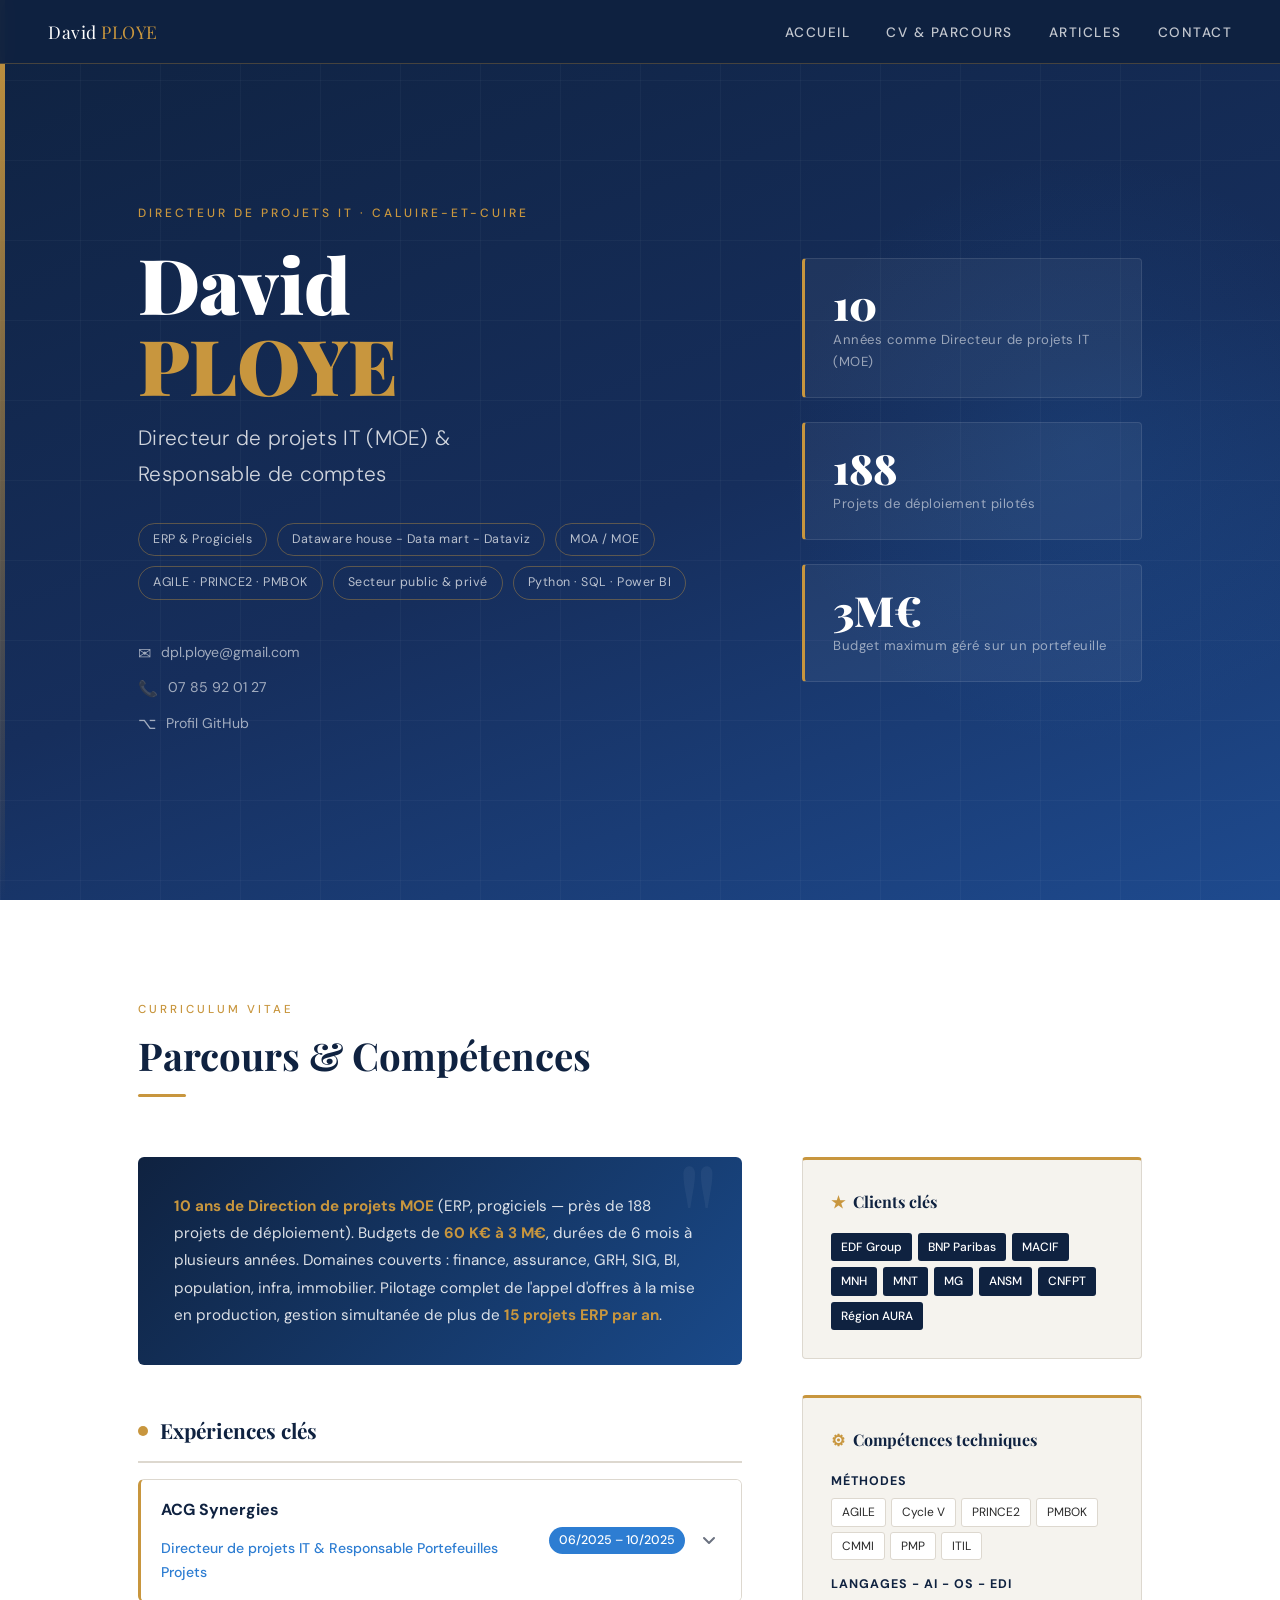
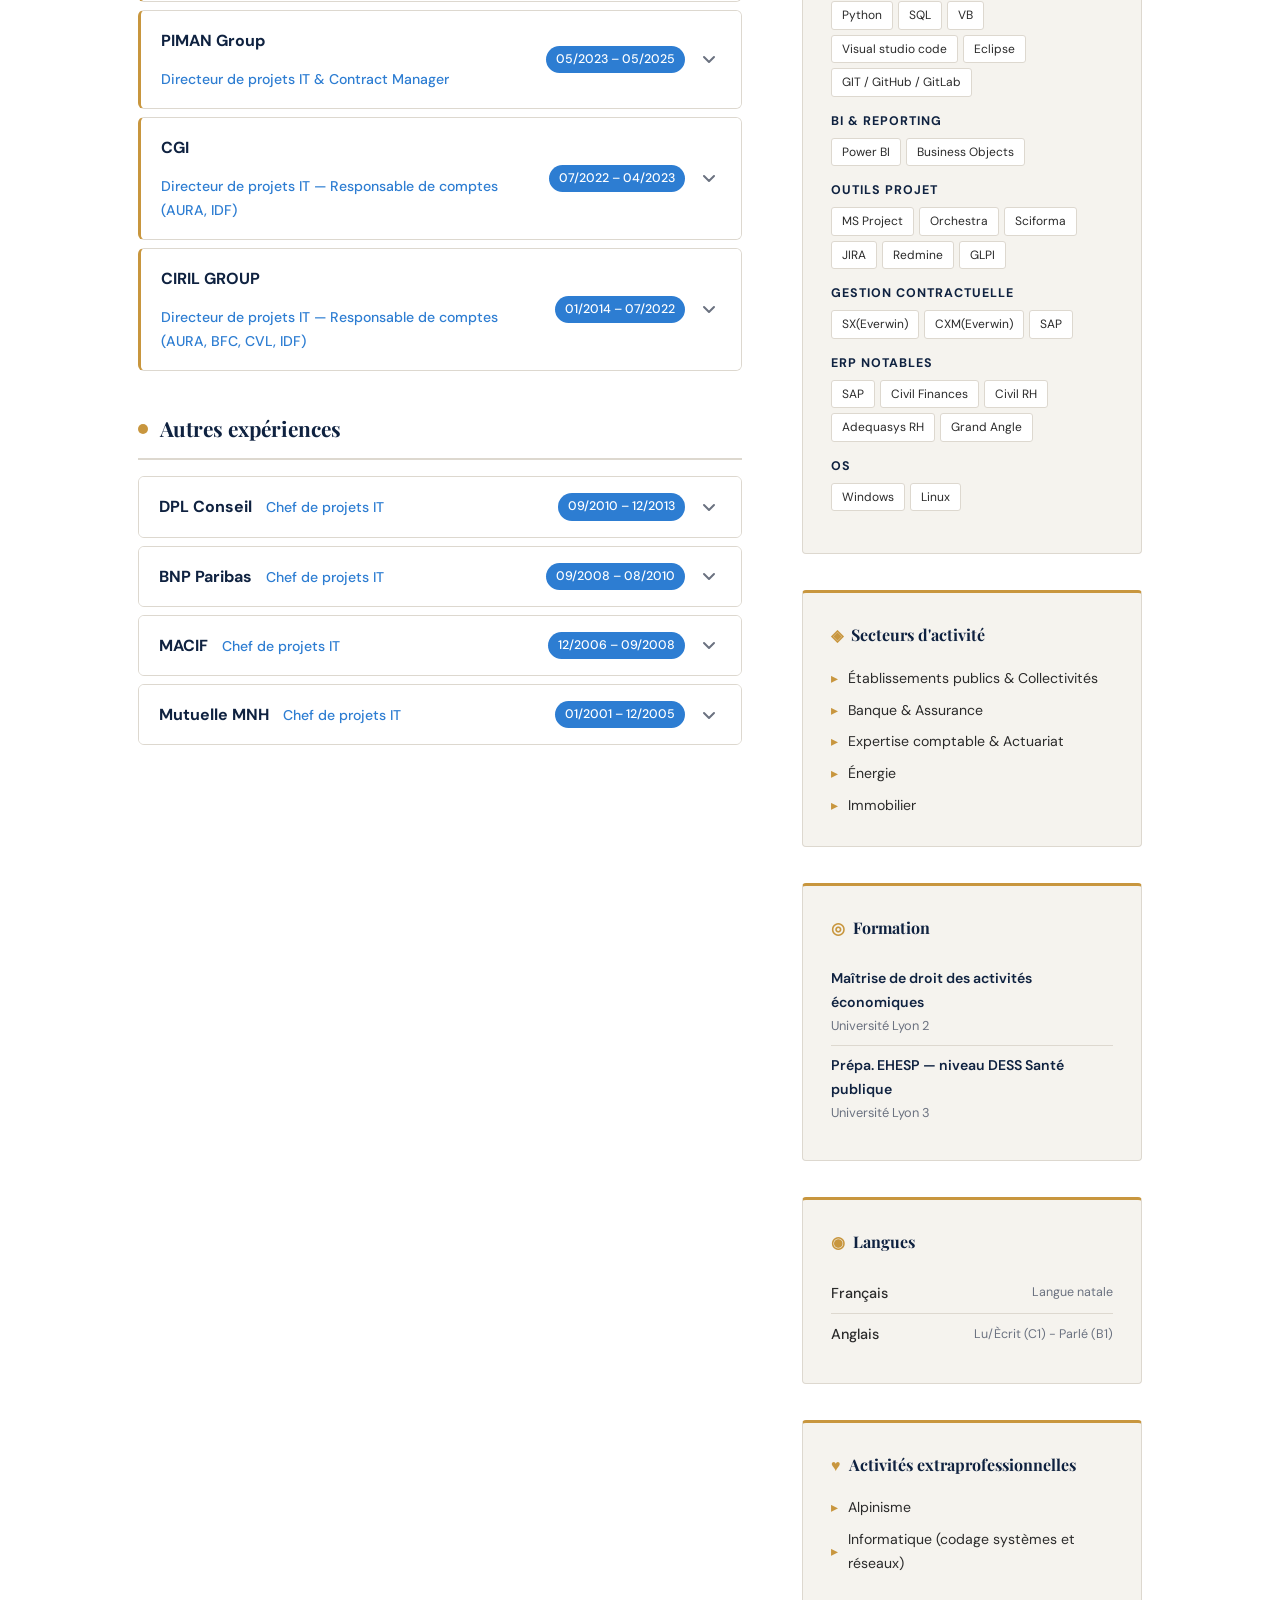
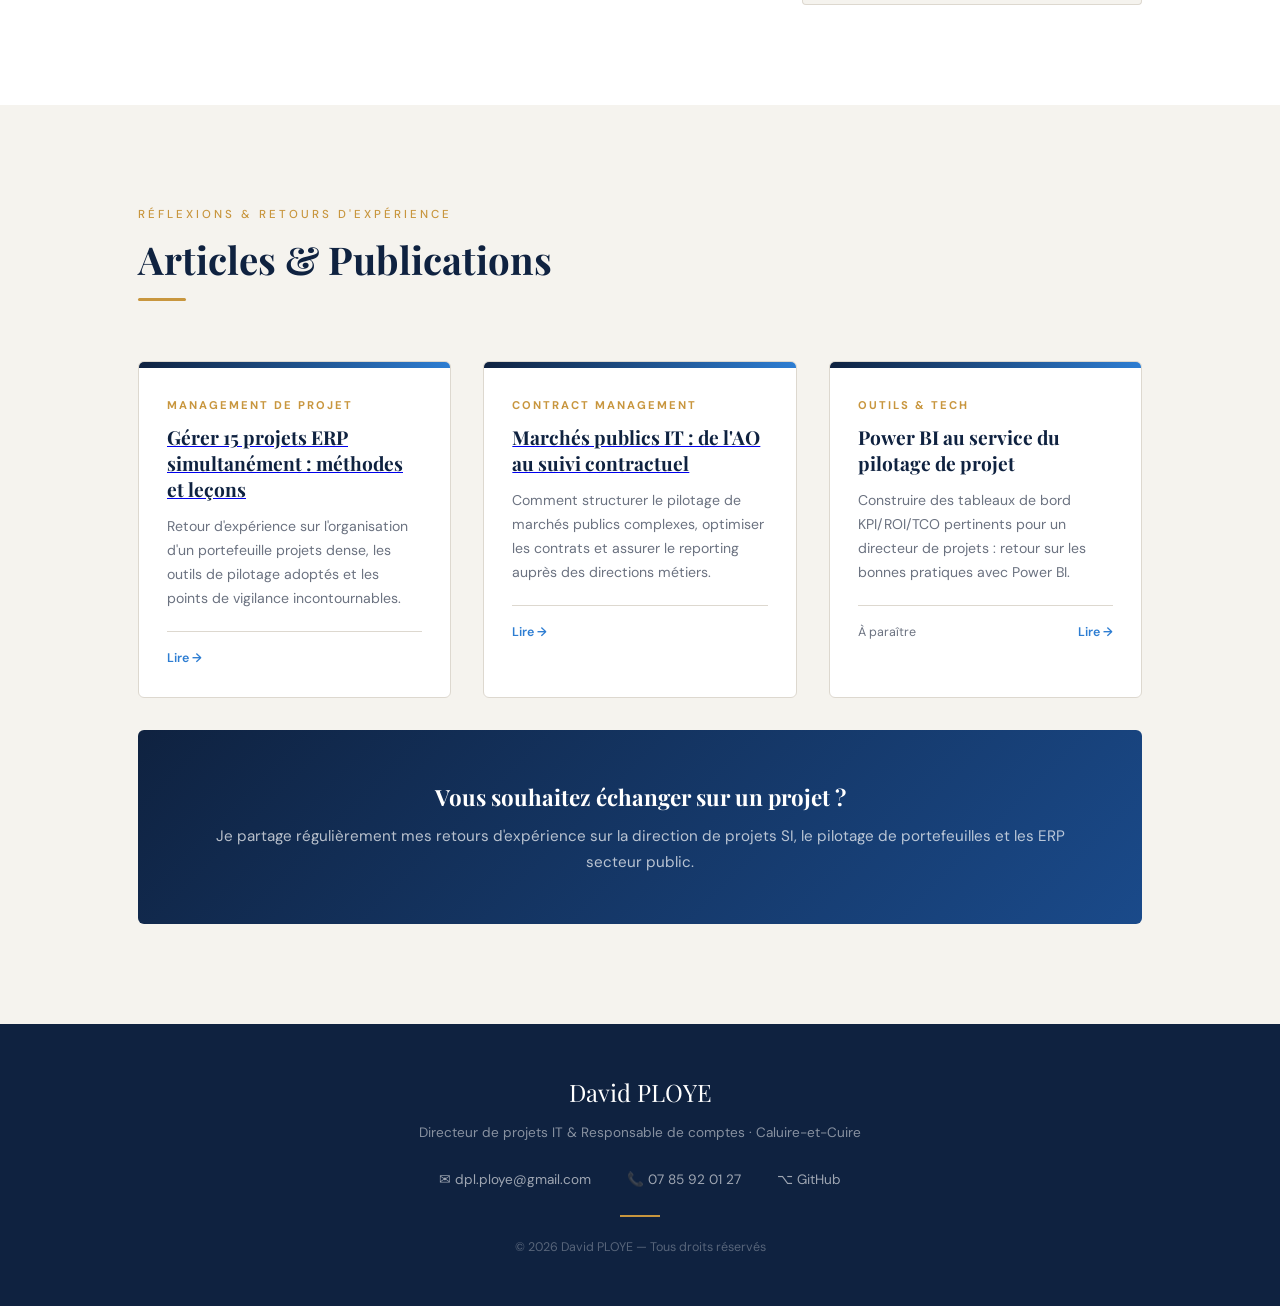
==== index.html @ 34a85d3f "V2026-056-01_16-20_"à paraître enlevé sur 2 articles"" ====
<!DOCTYPE html>
<html lang="fr">
<head>
  <meta charset="UTF-8" />
  <meta name="viewport" content="width=device-width, initial-scale=1.0"/>
  <title>David PLOYE — Directeur de projets IT (MOE)</title>
  <link rel="preconnect" href="https://fonts.googleapis.com">
  <link href="https://fonts.googleapis.com/css2?family=Playfair+Display:wght@400;700;900&family=DM+Sans:wght@300;400;500&display=swap" rel="stylesheet">
  <link rel="stylesheet" href="style.css">
</head>
<body>

<!-- ___________________________NAV _____________________-->
<nav>
  <div class="nav-brand">David <span>PLOYE</span></div>
  <ul class="nav-links">
    <li><a href="#presa">Accueil</a></li>
    <li><a href="#cv">CV & Parcours</a></li>
    <li><a href="#blog">Articles</a></li>
    <li><a href="#contact">Contact</a></li>
  </ul>
</nav>

<!-- ______________PRESA ________________________-->
<section id="presa">
  <div class="presa-grid-line"></div>
  <div class="presa-accent-bar"></div>
  <div class="presa-circle"></div>
  <div class="presa-inner">
    <div class="presa-left">
      <p class="presa-eyebrow">Directeur de projets IT · Caluire-et-Cuire</p>
      <h1 class="presa-name">David<br><em>PLOYE</em></h1>
      <p class="presa-title">Directeur de projets IT (MOE) &amp;<br>Responsable de comptes</p>
      <div class="presa-tags">
        <span>ERP &amp; Progiciels</span>
        <span>Dataware house - Data mart - Dataviz</span>
        <span>MOA / MOE</span>
        <span>AGILE · PRINCE2 · PMBOK</span>
        <span>Secteur public &amp; privé</span>
        <span>Python · SQL · Power BI</span>
      </div>
      <div class="presa-contact">
        <a href="mailto:dpl.ploye@gmail.com"><span class="icon">✉</span> dpl.ploye@gmail.com</a>
        <a href="tel:0785920127"><span class="icon">📞</span> 07 85 92 01 27</a>
        <a href="https://github.com" target="_blank"><span class="icon">⌥</span> Profil GitHub</a>
      </div>
    </div>

    <div class="presa-stats">
      <div class="stat-card">
        <div class="stat-number">10</div>
        <div class="stat-label">Années comme Directeur de projets IT (MOE)</div>
      </div>
      <div class="stat-card">
        <div class="stat-number">188</div>
        <div class="stat-label">Projets de déploiement pilotés</div>
      </div>
      <div class="stat-card">
        <div class="stat-number">3M€</div>
        <div class="stat-label">Budget maximum géré sur un portefeuille</div>
      </div>
    </div>
  </div>
</section>

<!--______________________ CV _____________________ -->
<section id="cv">
  <div class="section-wrap">
    <div class="section-header">
      <p class="section-label">Curriculum Vitae</p>
      <h2 class="section-title">Parcours &amp; Compétences</h2>
      <div class="section-rule"></div>
    </div>

    <div class="cv-grid">

      <!-- COLONNE PRINCIPALE -->
      <div>

        <div class="cv-intro">
          <p>
            <strong>10 ans de Direction de projets MOE</strong> (ERP, progiciels — près de 188 projets de déploiement).
            Budgets de <strong>60 K€ à 3 M€</strong>, durées de 6 mois à plusieurs années.
            Domaines couverts : finance, assurance, GRH, SIG, BI, population, infra, immobilier.
            Pilotage complet de l'appel d'offres à la mise en production, gestion simultanée de plus de
            <strong>15 projets ERP par an</strong>.
          </p>
        </div>

        <!-- ─ EXPÉRIENCES CLÉS ─ -->
        <div class="exp-section-title">
          <span class="dot"></span> Expériences clés
        </div>

        <div class="accordion">

          <!-- ACG Synergies -->
          <div class="acc-item key">
            <div class="acc-header" role="button" aria-expanded="false">
              <div class="acc-header-left">
                <span class="acc-company">ACG Synergies</span>
                <span class="acc-role">Directeur de projets IT &amp; Responsable Portefeuilles Projets</span>
              </div>
              <div class="acc-header-right">
                <span class="acc-date">06/2025 – 10/2025</span>
                <span class="acc-arrow">
                  <svg width="16" height="16" viewBox="0 0 16 16" fill="none">
                    <path d="M3 6l5 5 5-5" stroke="currentColor" stroke-width="2" stroke-linecap="round" stroke-linejoin="round"/>
                  </svg>
                </span>
              </div>
            </div>
            <div class="acc-body">
              <div class="acc-body-inner">
                <div class="tl-sector">Secteur public — Immobilier — Bourg-en-Bresse</div>
                <div class="tl-desc">
                   <p><strong>Missions principales</strong></p>
                   <ul>  
                   <li>Management d'une équipe de 3 chefs de projets</li>
                   <li>Direction des projets ERP concernant l’ensemble des membres du GIE</li>
                   <li>Conception et pilotage du budget prévisionnel du GIE (partie projets et prestations)</li>
                   </ul>
                </div> 
                <div class="tl-tech">
                  <span>ARAVIS (DB2/AS400)</span><span>MySQL</span><span>Debian</span><span>Sciforma</span><span>GLPI</span><span>Windows server</span>
                </div>
              </div>
            </div>
          </div>

          <!-- PIMAN Group -->
          <div class="acc-item key">
            <div class="acc-header" role="button" aria-expanded="false">
              <div class="acc-header-left">
                <span class="acc-company">PIMAN Group</span>
                <span class="acc-role">Directeur de projets IT &amp; Contract Manager</span>
              </div>
              <div class="acc-header-right">
                <span class="acc-date">05/2023 – 05/2025</span>
                <span class="acc-arrow">
                  <svg width="16" height="16" viewBox="0 0 16 16" fill="none">
                    <path d="M3 6l5 5 5-5" stroke="currentColor" stroke-width="2" stroke-linecap="round" stroke-linejoin="round"/>
                  </svg>
                </span>
              </div>
            </div>
            <div class="acc-body">
              <div class="acc-body-inner">
                <div class="tl-sector">Secteur privé — Finances &amp; RH — Lyon</div>
                <div class="tl-desc">
                  <strong>Mission CERFRANCE SSE (Réseau de Cabinet d’expertise comptable et RH) – 1 an </strong><br><br>
                  <ul>
                  <li><p><strong>Objet : </strong>Directeur de projets (pilotage de 5 projets de déploiement d’ERP ou progiciel)</p></li>
                  <li><p><strong>Domaines métiers : </strong>comptabilité, finance, contrôle de gestion, prospective économique, RH</p></li>
                  <li><p><strong>Principaux projets </strong> (dont une partie notable de développements spécifiques)</p></li>
                  <ul>
                    <li>BPP (conseil économique et financier d’exploitations agricoles – Développeur OUIDOU)</li>
                    <li>Adequays SI RH (gestion des contrats, absences, formations et GPEC – éditeur Adequasys)</li>
                    <li>IO ECF (examen de conformité fiscale – éditeur ISAGRI)</li>
                    <li>Plateforme Effinum (facturation électronique – éditeur Effinum)</li>
                    <li>DR en Saas (Déclaration de revenus – éditeur ISAGRI)</li>
                  </ul>
                  </ul>
                  <br>
                  <strong>Mission EDF Group (Département DIGIT) :</strong><br><br>
                  <ul>
                  <li><p><strong>Objet : </strong>Contract manager Senior (Marchés publics)</p></li>
                  <ul>
                    <li>Pilotage d’une 20aine de marchés de l’AO au cycle de vie complet (build et run)</li>
                    <li>Reporting d’activité auprès du Département DIGIT</li>
                    <li>Optimisation des marchés</li>
                    </ul>
                    </div>
                <div class="tl-tech">
                  <span>nombreux progiciels et interfaces</span><span>OS Windows et Windows Server</span><span>OS DEBIAN</span><span>Apache</span><span>NGINX</span><span>SQL Server</span><span>MYSQL</span><span>PSQL</span><span>LAMP/WAMP</span><span>Postman</span><span>Pheonix (Blueway)</span><span>Redmine</span><span>Jira</span><span>Teams</span><span>Planisware Orchestra</span><span>SAP</span><span>Easy Vista</span>
                </div>
              </div>
            </div>
          </div>

          <!-- CGI -->
          <div class="acc-item key">
            <div class="acc-header" role="button" aria-expanded="false">
              <div class="acc-header-left">
                <span class="acc-company">CGI</span>
                <span class="acc-role">Directeur de projets IT — Responsable de comptes (AURA, IDF)</span>
              </div>
              <div class="acc-header-right">
                <span class="acc-date">07/2022 – 04/2023</span>
                <span class="acc-arrow">
                  <svg width="16" height="16" viewBox="0 0 16 16" fill="none">
                    <path d="M3 6l5 5 5-5" stroke="currentColor" stroke-width="2" stroke-linecap="round" stroke-linejoin="round"/>
                  </svg>
                </span>
              </div>
            </div>
            <div class="acc-body">
              <div class="acc-body-inner">
                <div class="tl-sector">Secteur public — Finance — Lyon</div>
                <div class="tl-desc">
                  <ul>
                  <li><p><strong>Contexte: </strong>déploiement de l’ERP financier Grand Angle auprès de grands comptes (Etbs publics
nationaux, Conseils départementaux et régionaux, grandes villes). Projets de 1 à 2 ans.</p></li>
                  <li><p><strong>Missions principales : </strong></p></li>
                  <ul>
                    <li>Déploiement du logiciel financier Grand Angle au CNFPT</li>
                    <li>Responsable de comptes, région sud-est (12 clients dont la région AURA, la Métropole de Lyon)</li>
                    <li>Animation de la gouvernance client et du club utilisateur pour définir la roadmap produit</li>
                    <li>Pilotage la TMA et suivi contractuel</li>
                  </ul>
          
                </div>
                <div class="tl-tech">
                  <span>ERP Grand Angle</span><span>Oracle</span><span>Java/Angular</span><span>Apache Tomcat</span><span>Java et C</span><span>Azure</span><span>Sharepoint</span><span>Jira</span><span>MS Project</span><span>BO</span><span>OS Windows</span><span>OS Debian</span>
                </div>
              </div>
            </div>
          </div>

          <!-- CIRIL GROUP -->
          <div class="acc-item key">
            <div class="acc-header" role="button" aria-expanded="false">
              <div class="acc-header-left">
                <span class="acc-company">CIRIL GROUP</span>
                <span class="acc-role">Directeur de projets IT — Responsable de comptes (AURA, BFC, CVL, IDF)</span>
              </div>
              <div class="acc-header-right">
                <span class="acc-date">01/2014 – 07/2022</span>
                <span class="acc-arrow">
                  <svg width="16" height="16" viewBox="0 0 16 16" fill="none">
                    <path d="M3 6l5 5 5-5" stroke="currentColor" stroke-width="2" stroke-linecap="round" stroke-linejoin="round"/>
                  </svg>
                </span>
              </div>
            </div>
            <div class="acc-body">
              <div class="acc-body-inner">
                <div class="tl-sector">Secteur public — Finance &amp; RH — Lyon</div>
                <div class="tl-desc">
                <ul>
                  <li><p><strong>Contexte: </strong>déploiement des ERP Civil Net RH, Finances, Enfance (principalement) auprès de grands
comptes ou de petits comptes. Environ 150 projets pilotés. Mise en œuvre de solutions d’hébergement , de télétransmission, de dématérialisation, de GED et de portails intranet.</p></li>
                  <li><p><strong>Missions principales : </strong></p></li>
                  <ul>
                    <li>Pilotage des projets ERP (10 consultants en moyenne par projet) - CA d’environ 2 M€ / an</li>
                    <li>15 projets par an essentiellement GF et RH (en moyenne) – gestion simultanée de 80 consultants</li>
                    <li>Responsable d’un parc clients (180 clients directs couvrant près de 300 établissements)</li>
                    <li>Régions : Auvergne Rhône Alpes, Bourgogne Franche-Comté, Centre Val de Loire, IDF en partie</li>
                    <li>Ingénierie vente et avant-vente à titre principal ou en support aux commerciaux lors d’AO</li>
                  </ul>

                </div>
                <div class="tl-tech">
                  <span>Oracle</span><span>PostgreSQL</span><span>Java/C</span><span>NGINX</span><span>BO</span><span>Jira</span><span>SX CXM (Everwin)</span><span>Civil Net RH</span><span>Civil Net Finances</span><span>Civil Net Enfance</span><span>Civil Net Election</span><span>CityWeb (SRCI)</span><span>Seldon Finances</span><span>IXBUS (SRCI)</span><span>GEOKEY</span><span>CMS EZ Publish</span><span>Hébergement SYNAAPS</span><span>TeamViewer</span><span>OS Windows desktop et serveur</span><span>OS Cent OS (Red Hat)</span>
                </div>
              </div>
            </div>
          </div>

        </div><!-- /accordion expériences clés -->

        <!-- ─ AUTRES EXPÉRIENCES ─ -->
        <div class="exp-section-title" style="margin-top: 40px;">
          <span class="dot"></span> Autres expériences
        </div>

        <div class="accordion">

          <!-- DPL Conseil -->
          <div class="acc-item">
            <div class="acc-header" role="button" aria-expanded="false">
              <div class="acc-header-left">
                <span class="acc-company">DPL Conseil</span>
                <span class="acc-role">Chef de projets IT</span>
              </div>
              <div class="acc-header-right">
                <span class="acc-date">09/2010 – 12/2013</span>
                <span class="acc-arrow">
                  <svg width="16" height="16" viewBox="0 0 16 16" fill="none">
                    <path d="M3 6l5 5 5-5" stroke="currentColor" stroke-width="2" stroke-linecap="round" stroke-linejoin="round"/>
                  </svg>
                </span>
              </div>
            </div>
            <div class="acc-body">
              <div class="acc-body-inner">
                <div class="tl-sector">Banque / Assurance — Lyon</div>
                <div class="tl-desc">
                <ul>
                  <li><p><strong>Contexte: </strong> Adaptation ou déploiement d’ERP de plusieurs sociétés du secteur banque / assurance</p></li>
                  <li><p><strong>Missions principales : </strong></p></li>
                  <ul>
                    <li>Rédaction des cahiers des charges, spécifications fonctionnelles et techniques</li>
                    <li>Planification des projets avec les prestataires (travaux MOE et MOA)</li>
                    <li>Animation des ateliers, pilotage des tests fonctionnels et techniques</li>
                    <li>Gestion des relations avec l’éditeur, suivi financier et contrôle de la facturation</li>
                    <li>Animation des COPIL, COPROJ, COTECH et groupes de travail</li>
                  </ul>

                </div>
                <div class="tl-tech">
                  <span>SAP</span><span>MS Project</span><span>Redmine</span><span>CODA comptabilité</span><span>Axway ARE</span><span>RDJ comptabilité (interpréteur comptable)</span><span>OS Windows desktop et serveur</span><span>OS Debian</span>
                </div>
              </div>
            </div>
          </div>

          <!-- BNP Paribas -->
          <div class="acc-item">
            <div class="acc-header" role="button" aria-expanded="false">
              <div class="acc-header-left">
                <span class="acc-company">BNP Paribas</span>
                <span class="acc-role">Chef de projets IT</span>
              </div>
              <div class="acc-header-right">
                <span class="acc-date">09/2008 – 08/2010</span>
                <span class="acc-arrow">
                  <svg width="16" height="16" viewBox="0 0 16 16" fill="none">
                    <path d="M3 6l5 5 5-5" stroke="currentColor" stroke-width="2" stroke-linecap="round" stroke-linejoin="round"/>
                  </svg>
                </span>
              </div>
            </div>
            <div class="acc-body">
              <div class="acc-body-inner">
                <div class="tl-sector">Banque — Paris (consultant MICROPOLE SA)</div>
                <div class="tl-desc">
                  <ul>
                  <li><p><strong>Contexte: </strong> Refonte complète du SI financier et de gestion, réorganisation des directions métiers dédiées à la gestion des produits d'assurance, délégation de gestion des produits d'épargne collective
confiée à un prestataire. Intervention comme consultant de MICROPOLE SA.</p></li>
                  <li><p><strong>Missions principales : </strong></p></li>
                  <ul>
                    <li>Pilotage de plusieurs projets informatiques simultanés</li>
                    <li>Pilotage d'une équipe de 10 pers. pour assurer l’adaptation des SI financiers aux mutations de l'ensemble du SI de gestion</li>
                  </ul>

                </div>
                <div class="tl-tech">
                  <span>SAP</span><span>AXWAY ARE/AIS/EDI</span><span>Coda comptabilité</span><span>Jira</span><span>RDJ (comptabilité et interpréteur)</span><span>OS UNIX</span><span>OS Windows desktop et serveur</span><span>MS Project</span>
                </div>
              </div>
            </div>
          </div>

          <!-- MACIF -->
          <div class="acc-item">
            <div class="acc-header" role="button" aria-expanded="false">
              <div class="acc-header-left">
                <span class="acc-company">MACIF</span>
                <span class="acc-role">Chef de projets IT</span>
              </div>
              <div class="acc-header-right">
                <span class="acc-date">12/2006 – 09/2008</span>
                <span class="acc-arrow">
                  <svg width="16" height="16" viewBox="0 0 16 16" fill="none">
                    <path d="M3 6l5 5 5-5" stroke="currentColor" stroke-width="2" stroke-linecap="round" stroke-linejoin="round"/>
                  </svg>
                </span>
              </div>
            </div>
            <div class="acc-body">
              <div class="acc-body-inner">
                <div class="tl-sector">Assurance — Lille (consultant cabinet AOA)</div>
                <div class="tl-desc">
                  <ul>
                   <li><p><strong>Contexte: </strong>Absorption de la mutuelle la Famille – Création de la branche santé de la MACIF (Macif Mutualité) – Refonte de l’écosystème du SI assurantiel et du CRM – Refonte des processus métiers.
Intervention comme consultant du cabinet d’actuariat AOA.</p></li>
                   <li><p><strong>Missions principales : </strong></p></li>
                  <ul>
                    <li>Manager une équipe projet de 8 personnes dans le centre de gestion de Lille en vue d'assurer le développement et le déploiement de l'ERP SN Santé (gestion des prestations, et des contrats de santé)</li>
                    <li>Déployer l'ensemble de l'organisation et dispenser les formations permettant l’utilisation de l'ERP (gestion des prestations et des contrats, CRM, télétransmissions, compte d’exploitation)</li>
                    <li>Suivi de l'équipe de production « gestion des contrats » (30 pers.) pour répondre aux critères de certification établis par les normes de qualité ISO 9001 (AFNOR).</li>
                  </ul>

                </div>
                <div class="tl-tech">
                  <span>SN Santé(Oracle, Apache, Java)</span><span>AS400 ESQUIF/ANETO</span><span>Oracle</span><span>BO</span><span>MS Project</span><span>Jira</span><span>OS Windows desktop et serveur</span><span>OS 400</span>
                </div>
              </div>
            </div>
          </div>

          <!-- Mutuelle MNH -->
          <div class="acc-item">
            <div class="acc-header" role="button" aria-expanded="false">
              <div class="acc-header-left">
                <span class="acc-company">Mutuelle MNH</span>
                <span class="acc-role">Chef de projets IT</span>
              </div>
              <div class="acc-header-right">
                <span class="acc-date">01/2001 – 12/2005</span>
                <span class="acc-arrow">
                  <svg width="16" height="16" viewBox="0 0 16 16" fill="none">
                    <path d="M3 6l5 5 5-5" stroke="currentColor" stroke-width="2" stroke-linecap="round" stroke-linejoin="round"/>
                  </svg>
                </span>
              </div>
            </div>
            <div class="acc-body">
              <div class="acc-body-inner">
                <div class="tl-sector">Assurance — Lyon</div>
                <div class="tl-desc">
                <ul>
                   <li><p><strong>Contexte: </strong>création en janvier 2001 de la plateforme téléphonique d'information et de conseil ensanté «&nbsp;Ligne Claire&nbsp;» pour le compte des Mutuelles Nationale Hospitalière, Mutuelle Nationale Territoriale et Mutuelle générale (environ 3,1 M de bénéficiaires).             </p></li>
                   <li><p><strong>Missions principales : </strong></p></li>
                  <ul>
                    <li>Pilotage du projet de conception du progiciel TP Assur (analyse des soins dentaires et matériels optiques), d’un site WEB d’information en santé et d’un Intranet (base de connaissances métiers)</li>
                    <li>Management d'une équipe projet de 5 pers. pour créer un service d'étude des devis (soins dentaires / matériels optiques) et de conseils destinés aux adhérents</li>
                    <li>Assurer la formation continue de l’ensemble du personnel</li>
                    <li>Assurer le suivi de la TMA et représenter la société auprès du club utilisateur de l’éditeur</li>
                    <li>Internaliser les compétences de paramétrage de TP Assur par rétro-ingénierie et paramétrer les règles de gestion(développement en visual basic et langage ad hoc)</li>
                  </ul>

                </div>
                <div class="tl-tech">
                  <span>TP Assur(Oracle, Apache, Java)</span><span>Jira</span><span>CRM Conso+</span><span>BO</span><span>OS Windows desktop et serveur</span><span>OS Linux</span>
                </div>
              </div>
            </div>
          </div>

        </div><!-- /accordion autres expériences -->

      </div><!-- /col principale -->

      <!-- SIDEBAR -->
      <div class="cv-sidebar">

        <div class="sidebar-block">
          <div class="sb-title"><span class="icon">★</span> Clients clés</div>
          <div class="client-grid">
            <span class="client-pill">EDF Group</span>
            <span class="client-pill">BNP Paribas</span>
            <span class="client-pill">MACIF</span>
            <span class="client-pill">MNH</span>
            <span class="client-pill">MNT</span>
            <span class="client-pill">MG</span>
            <span class="client-pill">ANSM</span>
            <span class="client-pill">CNFPT</span>
            <span class="client-pill">Région AURA</span>
          </div>
        </div>

        <div class="sidebar-block">
          <div class="sb-title"><span class="icon">⚙</span> Compétences techniques</div>
          <div class="skill-group">
            <div class="skill-group-name">Méthodes</div>
            <div class="skill-pills">
              <span>AGILE</span><span>Cycle V</span><span>PRINCE2</span>
              <span>PMBOK</span><span>CMMI</span><span>PMP</span><span>ITIL</span>
            </div>
          </div>
          <div class="skill-group">
            <div class="skill-group-name">Langages - AI - OS - EDI</div>
            <div class="skill-pills">
              <span>Python</span><span>SQL</span><span>VB</span>
              <span>Visual studio code</span><span>Eclipse</span><span>GIT / GitHub / GitLab</span>
            </div>
          </div>
          <div class="skill-group">
            <div class="skill-group-name">BI &amp; Reporting</div>
            <div class="skill-pills">
              <span>Power BI</span><span>Business Objects</span>
            </div>
          </div>
          <div class="skill-group">
            <div class="skill-group-name">Outils projet</div>
            <div class="skill-pills">
              <span>MS Project</span><span>Orchestra</span><span>Sciforma</span>
              <span>JIRA</span><span>Redmine</span><span>GLPI</span>
            </div>
          </div>
          <div class="skill-group">
            <div class="skill-group-name">Gestion contractuelle</div>
            <div class="skill-pills">
              <span>SX(Everwin)</span><span>CXM(Everwin)</span><span>SAP</span>
            </div>
          </div>
          <div class="skill-group">
            <div class="skill-group-name">ERP Notables</div>
            <div class="skill-pills">
              <span>SAP</span><span>Civil Finances</span><span>Civil RH</span>
              <span>Adequasys RH</span><span>Grand Angle</span>
            </div>
          </div>
          <div class="skill-group">
            <div class="skill-group-name">OS</div>
            <div class="skill-pills"><span>Windows</span><span>Linux</span></div>
          </div>
        </div>

        <div class="sidebar-block">
          <div class="sb-title"><span class="icon">◈</span> Secteurs d'activité</div>
          <ul class="sector-list">
            <li>Établissements publics &amp; Collectivités</li>
            <li>Banque &amp; Assurance</li>
            <li>Expertise comptable &amp; Actuariat</li>
            <li>Énergie</li>
            <li>Immobilier</li>
          </ul>
        </div>

        <div class="sidebar-block">
          <div class="sb-title"><span class="icon">◎</span> Formation</div>
          <div class="formation-item">
            <div class="formation-title">Maîtrise de droit des activités économiques</div>
            <div class="formation-school">Université Lyon 2</div>
          </div>
          <div class="formation-item">
            <div class="formation-title">Prépa. EHESP — niveau DESS Santé publique</div>
            <div class="formation-school">Université Lyon 3</div>
          </div>
        </div>

        <div class="sidebar-block">
          <div class="sb-title"><span class="icon">◉</span> Langues</div>
          <div class="lang-item">
            <span class="lang-name">Français</span>
            <span class="lang-level">Langue natale</span>
          </div>
          <div class="lang-item">
            <span class="lang-name">Anglais</span>
            <span class="lang-level">Lu/Ècrit (C1) - Parlé (B1)</span>
          </div>
          
        </div>
         <div class="sidebar-block">
          <div class="sb-title"><span class="icon">♥</span> Activités extraprofessionnelles</div>
          <ul class="sector-list">
            <li>Alpinisme</li>
            <li>Informatique (codage systèmes et réseaux)</li>
          </ul>
        </div>

      </div><!-- /sidebar -->
    </div><!-- /cv-grid -->
  </div>
</section>

<!-- ════════════════════ BLOG ════════════════════ -->
<section id="blog">
  <div class="section-wrap">
    <div class="section-header">
      <p class="section-label">Réflexions &amp; Retours d'expérience</p>
      <h2 class="section-title">Articles &amp; Publications</h2>
      <div class="section-rule"></div>
    </div>

    <div class="blog-grid">

      <div class="blog-card">
        <div class="blog-card-top"></div>
        <div class="blog-card-body">
          <div class="blog-tag">Management de projet</div>
            <a href="Articles/article-erp-delivery.html">
          <div class="blog-card-title">Gérer 15 projets ERP simultanément : méthodes et leçons</div>
            </a>
          <div class="blog-card-excerpt">Retour d'expérience sur l'organisation d'un portefeuille projets dense, les outils de pilotage adoptés et les points de vigilance incontournables.</div>
          <div class="blog-card-footer">
            <a href="Articles/article-erp-delivery.html" class="read-link">Lire →</a>
          </div>
        </div>
      </div>

      <div class="blog-card">
        <div class="blog-card-top"></div>
        <div class="blog-card-body">
          <div class="blog-tag">Contract Management</div>
            <a href="Articles/article-cm.html">
          <div class="blog-card-title">Marchés publics IT : de l'AO au suivi contractuel</div>
            </a>
          <div class="blog-card-excerpt">Comment structurer le pilotage de marchés publics complexes, optimiser les contrats et assurer le reporting auprès des directions métiers.</div>
          <div class="blog-card-footer">
            <a href="Articles/article-cm.html" class="read-link">Lire →</a>
          </div>
        </div>
      </div>

      <div class="blog-card">
        <div class="blog-card-top"></div>
        <div class="blog-card-body">
          <div class="blog-tag">Outils &amp; Tech</div>
          <div class="blog-card-title">Power BI au service du pilotage de projet</div>
          <div class="blog-card-excerpt">Construire des tableaux de bord KPI/ROI/TCO pertinents pour un directeur de projets : retour sur les bonnes pratiques avec Power BI.</div>
          <div class="blog-card-footer">
            <span>À paraître</span>
            <a href="#" class="read-link">Lire →</a>
          </div>
        </div>
      </div>

      <div class="blog-placeholder">
        <h3 style="font-family:'Playfair Display',serif; font-size:1.4rem;">
          Vous souhaitez échanger sur un projet ?
        </h3>
        <p>Je partage régulièrement mes retours d'expérience sur la direction de projets SI, le pilotage de portefeuilles et les ERP secteur public.</p>
      </div>

    </div>
  </div>
</section>

<!-- ________________________FOOTER / CONTACT _______________________ -->
<footer id="contact">
  <div class="footer-name">David PLOYE</div>
  <div class="footer-sub">Directeur de projets IT &amp; Responsable de comptes · Caluire-et-Cuire</div>
  <div class="footer-contact-row">
    <a href="mailto:dpl.ploye@gmail.com">✉ dpl.ploye@gmail.com</a>
    <a href="tel:0785920127">📞 07 85 92 01 27</a>
    <a href="https://github.com" target="_blank">⌥ GitHub</a>
  </div>
  <div class="footer-divider"></div>
  <div class="footer-copy">© 2026 David PLOYE — Tous droits réservés</div>
</footer>

<!-- _____________________ACCORDION JS ________________-->

<script src="script.js"></script>

</body>
</html>
---- style.css ----
/* ___________________________________________
   style.css — Blog David PLOYE
   ___________________________________________ */

/* ── RESET & BASE ── */
*, *::before, *::after { box-sizing: border-box; margin: 0; padding: 0; }

:root {
  --navy:   #0f2240;
  --blue:   #1a4a8a;
  --sky:    #2d7dd2;
  --accent: #c8963e;
  --light:  #f5f3ee;
  --white:  #ffffff;
  --text:   #2a2a2a;
  --muted:  #6b7280;
  --border: #ddd8cf;
}

html { scroll-behavior: smooth; }

body {
  font-family: 'DM Sans', sans-serif;
  background: var(--light);
  color: var(--text);
  font-size: 16px;
  line-height: 1.7;
}

/* ── NAV ── */
nav {
  position: fixed; top: 0; left: 0; right: 0; z-index: 100;
  background: rgba(15,34,64,0.97);
  backdrop-filter: blur(8px);
  display: flex; align-items: center; justify-content: space-between;
  padding: 0 48px; height: 64px;
  border-bottom: 1px solid rgba(200,150,62,0.3);
}
.nav-brand {
  font-family: 'Playfair Display', serif;
  color: var(--white);
  font-size: 1.1rem;
  letter-spacing: 0.5px;
}
.nav-brand span { color: var(--accent); }
.nav-links { display: flex; gap: 36px; list-style: none; }
.nav-links a {
  color: rgba(255,255,255,0.75);
  text-decoration: none;
  font-size: 0.85rem;
  font-weight: 500;
  letter-spacing: 1.5px;
  text-transform: uppercase;
  transition: color 0.2s;
}
.nav-links a:hover { color: var(--accent); }

/* ── PRESA ── */
#presa {
  min-height: 100vh;
  background: linear-gradient(160deg, var(--navy) 0%, #162e5c 55%, #1e4a8e 100%);
  display: flex; align-items: center;
  position: relative; overflow: hidden;
  padding: 120px 0 80px;
}
.presa-grid-line {
  position: absolute; inset: 0; pointer-events: none;
  background-image:
    linear-gradient(rgba(255,255,255,0.03) 1px, transparent 1px),
    linear-gradient(90deg, rgba(255,255,255,0.03) 1px, transparent 1px);
  background-size: 80px 80px;
}
.presa-accent-bar {
  position: absolute; top: 0; left: 0; width: 5px; height: 100%;
  background: linear-gradient(180deg, var(--accent), transparent);
}
.presa-circle {
  position: absolute; right: -100px; top: 50%;
  transform: translateY(-50%);
  width: 600px; height: 600px; border-radius: 50%;
  background: radial-gradient(circle, rgba(45,125,210,0.12) 0%, transparent 70%);
}
.presa-inner {
  position: relative; z-index: 2;
  max-width: 1100px; margin: 0 auto; padding: 0 48px;
  display: grid; grid-template-columns: 1fr 340px; gap: 80px; align-items: center;
}
.presa-eyebrow {
  font-size: 0.75rem; font-weight: 500; letter-spacing: 3px;
  text-transform: uppercase; color: var(--accent);
  margin-bottom: 20px;
}
.presa-name {
  font-family: 'Playfair Display', serif;
  font-size: clamp(3rem, 6vw, 5rem);
  font-weight: 900;
  color: var(--white);
  line-height: 1.05;
  margin-bottom: 16px;
}
.presa-name em { color: var(--accent); font-style: normal; }
.presa-title {
  font-size: 1.3rem; font-weight: 300;
  color: rgba(255,255,255,0.8);
  margin-bottom: 32px;
  letter-spacing: 0.3px;
}
.presa-tags {
  display: flex; flex-wrap: wrap; gap: 10px; margin-bottom: 40px;
}
.presa-tags span {
  padding: 5px 14px; border: 1px solid rgba(200,150,62,0.4);
  border-radius: 20px; font-size: 0.78rem; color: rgba(255,255,255,0.7);
  letter-spacing: 0.5px;
}
.presa-contact { display: flex; flex-direction: column; gap: 8px; }
.presa-contact a {
  color: rgba(255,255,255,0.6); text-decoration: none;
  font-size: 0.88rem; transition: color 0.2s;
  display: flex; align-items: center; gap: 10px;
}
.presa-contact a:hover { color: var(--accent); }
.presa-contact .icon { font-size: 1rem; }
.presa-stats { display: flex; flex-direction: column; gap: 24px; }
.stat-card {
  background: rgba(255,255,255,0.05);
  border: 1px solid rgba(255,255,255,0.1);
  border-left: 3px solid var(--accent);
  padding: 24px 28px; border-radius: 4px;
  animation: fadeUp 0.8s ease both;
}
.stat-card:nth-child(2) { animation-delay: 0.15s; }
.stat-card:nth-child(3) { animation-delay: 0.3s; }
.stat-number {
  font-family: 'Playfair Display', serif;
  font-size: 2.6rem; font-weight: 900;
  color: var(--white); line-height: 1;
  margin-bottom: 4px;
}
.stat-label {
  font-size: 0.82rem; color: rgba(255,255,255,0.55);
  font-weight: 400; letter-spacing: 0.5px;
}

/* ── SECTIONS LAYOUT ── */
section { scroll-margin-top: 64px; }
.section-wrap { max-width: 1100px; margin: 0 auto; padding: 100px 48px; }
.section-header { margin-bottom: 60px; }
.section-label {
  font-size: 0.72rem; font-weight: 500; letter-spacing: 3px;
  text-transform: uppercase; color: var(--accent); margin-bottom: 12px;
}
.section-title {
  font-family: 'Playfair Display', serif;
  font-size: 2.4rem; font-weight: 700;
  color: var(--navy); line-height: 1.2;
}
.section-rule {
  width: 48px; height: 3px;
  background: var(--accent);
  margin-top: 16px; border-radius: 2px;
}

/* ── CV SECTION ── */
#cv { background: var(--white); }
.cv-grid {
  display: grid;
  grid-template-columns: 1fr 340px;
  gap: 60px;
}

/* Intro */
.cv-intro {
  background: linear-gradient(135deg, var(--navy), #1a4a8a);
  color: white; padding: 36px; border-radius: 6px;
  margin-bottom: 48px;
  position: relative; overflow: hidden;
}
.cv-intro::before {
  content: '"'; position: absolute; top: -20px; right: 20px;
  font-family: 'Playfair Display', serif;
  font-size: 10rem; color: rgba(255,255,255,0.05); line-height: 1;
}
.cv-intro p { font-size: 0.95rem; line-height: 1.8; color: rgba(255,255,255,0.85); }
.cv-intro p strong { color: var(--accent); }

/* Titre de groupe */
.exp-section-title {
  font-family: 'Playfair Display', serif;
  font-size: 1.3rem; color: var(--navy); font-weight: 700;
  margin-bottom: 16px; padding-bottom: 12px;
  border-bottom: 2px solid var(--border);
  display: flex; align-items: center; gap: 12px;
}
.exp-section-title .dot {
  width: 10px; height: 10px; border-radius: 50%;
  background: var(--accent); flex-shrink: 0;
}

/* ── ACCORDION TIMELINE ── */
.accordion { display: flex; flex-direction: column; gap: 8px; margin-bottom: 12px; }

.acc-item {
  border: 1px solid var(--border);
  border-radius: 6px;
  overflow: hidden;
  transition: box-shadow 0.2s;
}
.acc-item:hover { box-shadow: 0 4px 16px rgba(15,34,64,0.08); }
.acc-item.key { border-left: 3px solid var(--accent); }

/* En-tête cliquable */
.acc-header {
  display: flex;
  align-items: center;
  justify-content: space-between;
  padding: 16px 20px;
  cursor: pointer;
  background: var(--white);
  user-select: none;
  gap: 12px;
  transition: background 0.15s;
}
.acc-header:hover { background: #faf9f6; }
.acc-item.open .acc-header { background: #faf9f6; border-bottom: 1px solid var(--border); }

.acc-header-left { display: flex; align-items: baseline; gap: 14px; flex: 1; min-width: 0; flex-wrap: wrap; }
.acc-company { font-weight: 700; font-size: 1rem; color: var(--navy); white-space: nowrap; }
.acc-role     { font-size: 0.88rem; color: var(--sky); font-weight: 500; }

.acc-header-right { display: flex; align-items: center; gap: 12px; flex-shrink: 0; }
.acc-date {
  font-size: 0.78rem; font-weight: 500; color: var(--white);
  background: var(--sky); padding: 3px 10px; border-radius: 20px;
  white-space: nowrap;
}
.acc-arrow {
  width: 24px; height: 24px;
  display: flex; align-items: center; justify-content: center;
  color: var(--muted); flex-shrink: 0;
  transition: transform 0.3s ease;
}
.acc-item.open .acc-arrow { transform: rotate(180deg); color: var(--accent); }

/* Corps déroulant */
.acc-body {
  display: grid;
  grid-template-rows: 0fr;
  transition: grid-template-rows 0.35s ease;
}
.acc-item.open .acc-body { grid-template-rows: 1fr; }

.acc-body-inner {
  overflow: hidden;
  padding: 0 20px;
  transition: padding 0.35s ease;
}
.acc-item.open .acc-body-inner { padding: 20px; }

.tl-sector { font-size: 0.78rem; color: var(--muted); font-style: italic; margin-bottom: 10px; }
.tl-desc   { font-size: 0.88rem; color: #444; line-height: 1.7; margin-bottom: 12px; }
.tl-tech   { display: flex; flex-wrap: wrap; gap: 6px; }
.tl-tech span {
  font-size: 0.72rem; padding: 2px 9px;
  background: var(--light); border: 1px solid var(--border);
  border-radius: 3px; color: var(--navy); font-weight: 500;
}

/* Sidebar CV */
.cv-sidebar { display: flex; flex-direction: column; gap: 36px; }
.sidebar-block {
  background: var(--light);
  border: 1px solid var(--border);
  border-top: 3px solid var(--accent);
  padding: 28px; border-radius: 4px;
}
.sb-title {
  font-family: 'Playfair Display', serif;
  font-size: 1rem; font-weight: 700;
  color: var(--navy); margin-bottom: 18px;
  display: flex; align-items: center; gap: 8px;
}
.sb-title .icon { color: var(--accent); }
.skill-group { margin-bottom: 14px; }
.skill-group-name {
  font-size: 0.78rem; font-weight: 700; color: var(--navy);
  text-transform: uppercase; letter-spacing: 1px; margin-bottom: 6px;
}
.skill-pills { display: flex; flex-wrap: wrap; gap: 5px; }
.skill-pills span {
  font-size: 0.75rem; padding: 3px 10px;
  background: var(--white); border: 1px solid var(--border);
  border-radius: 3px; color: var(--text);
}
.sector-list { list-style: none; display: flex; flex-direction: column; gap: 8px; }
.sector-list li {
  font-size: 0.88rem; display: flex; align-items: center; gap: 10px; color: var(--text);
}
.sector-list li::before { content: '▸'; color: var(--accent); }
.lang-item {
  display: flex; justify-content: space-between; align-items: center;
  padding: 8px 0; border-bottom: 1px solid var(--border);
}
.lang-item:last-child { border-bottom: none; }
.lang-name { font-size: 0.9rem; font-weight: 500; }
.lang-level { font-size: 0.78rem; color: var(--muted); }
.formation-item { padding: 8px 0; border-bottom: 1px solid var(--border); }
.formation-item:last-child { border-bottom: none; }
.formation-title { font-size: 0.88rem; font-weight: 600; color: var(--navy); }
.formation-school { font-size: 0.8rem; color: var(--muted); }
.client-grid { display: flex; flex-wrap: wrap; gap: 6px; margin-top: 4px; }
.client-pill {
  font-size: 0.75rem; padding: 4px 10px;
  background: var(--navy); color: var(--white);
  border-radius: 3px; font-weight: 500;
}

/* ── BLOG SECTION ── */
#blog { background: var(--light); }
.blog-grid {
  display: grid;
  grid-template-columns: repeat(auto-fill, minmax(300px, 1fr));
  gap: 32px;
}
.blog-card {
  background: var(--white);
  border: 1px solid var(--border);
  border-radius: 6px; overflow: hidden;
  transition: transform 0.25s, box-shadow 0.25s;
  cursor: pointer;
}
.blog-card:hover {
  transform: translateY(-4px);
  box-shadow: 0 16px 40px rgba(15,34,64,0.1);
}
.blog-card-top {
  height: 6px;
  background: linear-gradient(90deg, var(--navy), var(--sky));
}
.blog-card-body { padding: 28px; }
.blog-tag {
  font-size: 0.7rem; font-weight: 700; letter-spacing: 2px;
  text-transform: uppercase; color: var(--accent); margin-bottom: 10px;
}
.blog-card-title {
  font-family: 'Playfair Display', serif;
  font-size: 1.2rem; font-weight: 700;
  color: var(--navy); line-height: 1.35; margin-bottom: 12px;
}
.blog-card-excerpt {
  font-size: 0.88rem; color: var(--muted);
  line-height: 1.7; margin-bottom: 20px;
}
.blog-card-footer {
  display: flex; justify-content: space-between; align-items: center;
  font-size: 0.78rem; color: var(--muted);
  border-top: 1px solid var(--border); padding-top: 16px;
}
.read-link { color: var(--sky); font-weight: 600; text-decoration: none; }
.read-link:hover { color: var(--navy); }
.blog-placeholder {
  grid-column: 1 / -1;
  background: linear-gradient(135deg, var(--navy), #1a4a8a);
  color: white; padding: 48px; border-radius: 6px; text-align: center;
}
.blog-placeholder p {
  color: rgba(255,255,255,0.7); font-size: 0.95rem; margin-top: 8px;
}

/* ── FOOTER ── */
footer {
  background: var(--navy);
  padding: 48px; text-align: center;
}
.footer-name {
  font-family: 'Playfair Display', serif;
  font-size: 1.5rem; color: var(--white); margin-bottom: 8px;
}
.footer-sub { font-size: 0.85rem; color: rgba(255,255,255,0.5); margin-bottom: 24px; }
.footer-contact-row {
  display: flex; justify-content: center; gap: 36px;
  flex-wrap: wrap; margin-bottom: 24px;
}
.footer-contact-row a {
  color: rgba(255,255,255,0.6); font-size: 0.85rem;
  text-decoration: none; transition: color 0.2s;
}
.footer-contact-row a:hover { color: var(--accent); }
.footer-divider { width: 40px; height: 2px; background: var(--accent); margin: 0 auto 20px; }
.footer-copy { font-size: 0.78rem; color: rgba(255,255,255,0.3); }

/* ── ANIMATIONS ── */
@keyframes fadeUp {
  from { opacity: 0; transform: translateY(20px); }
  to   { opacity: 1; transform: translateY(0); }
}
.presa-left  { animation: fadeUp 0.9s ease both; }
.presa-stats { animation: fadeUp 0.9s ease 0.2s both; }

/* ── RESPONSIVE ── */
@media (max-width: 900px) {
  nav { padding: 0 24px; }
  .nav-links { gap: 20px; }
  .presa-inner, .cv-grid { grid-template-columns: 1fr; }
  .presa-stats { flex-direction: row; flex-wrap: wrap; }
  .stat-card { flex: 1 1 140px; }
  .section-wrap { padding: 72px 24px; }
}
@media (max-width: 600px) {
  .nav-links { display: none; }
  .presa-name { font-size: 2.8rem; }
  .blog-grid { grid-template-columns: 1fr; }
  .acc-header-left { flex-direction: column; gap: 4px; }
}
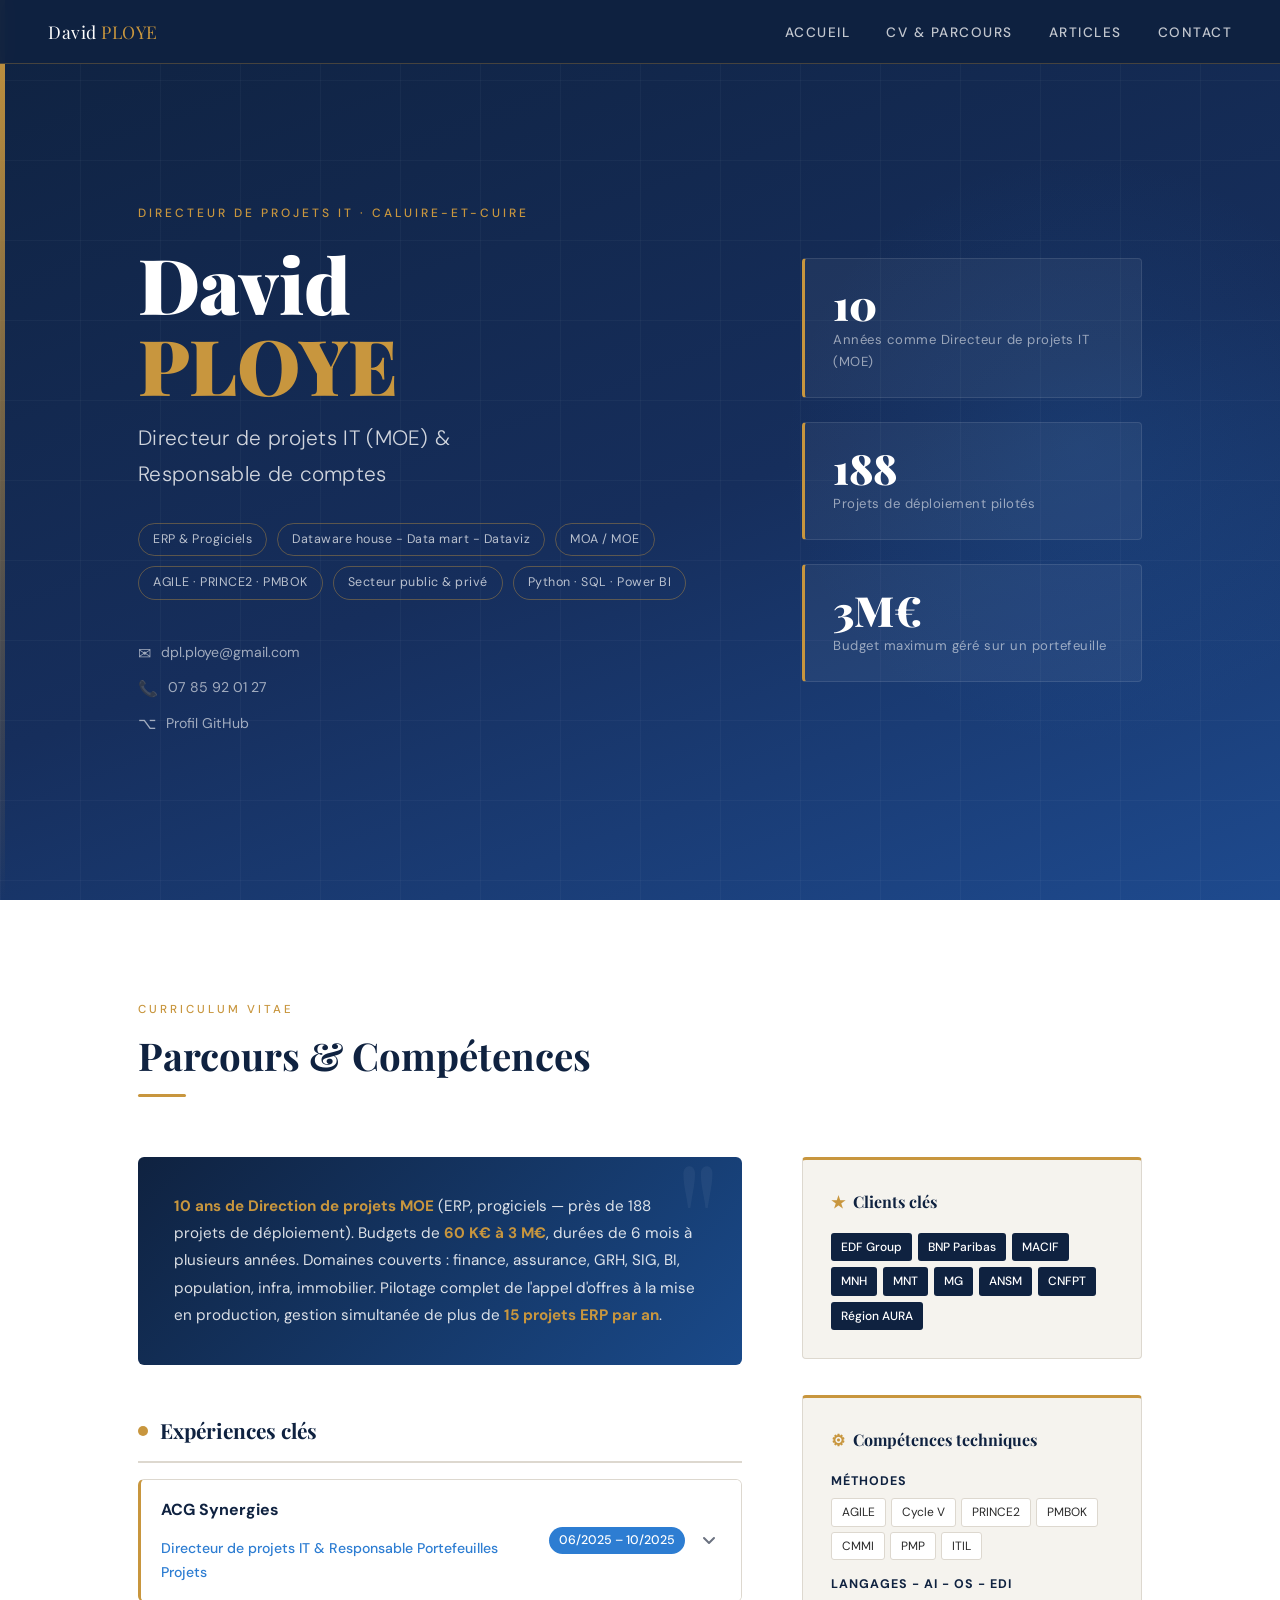
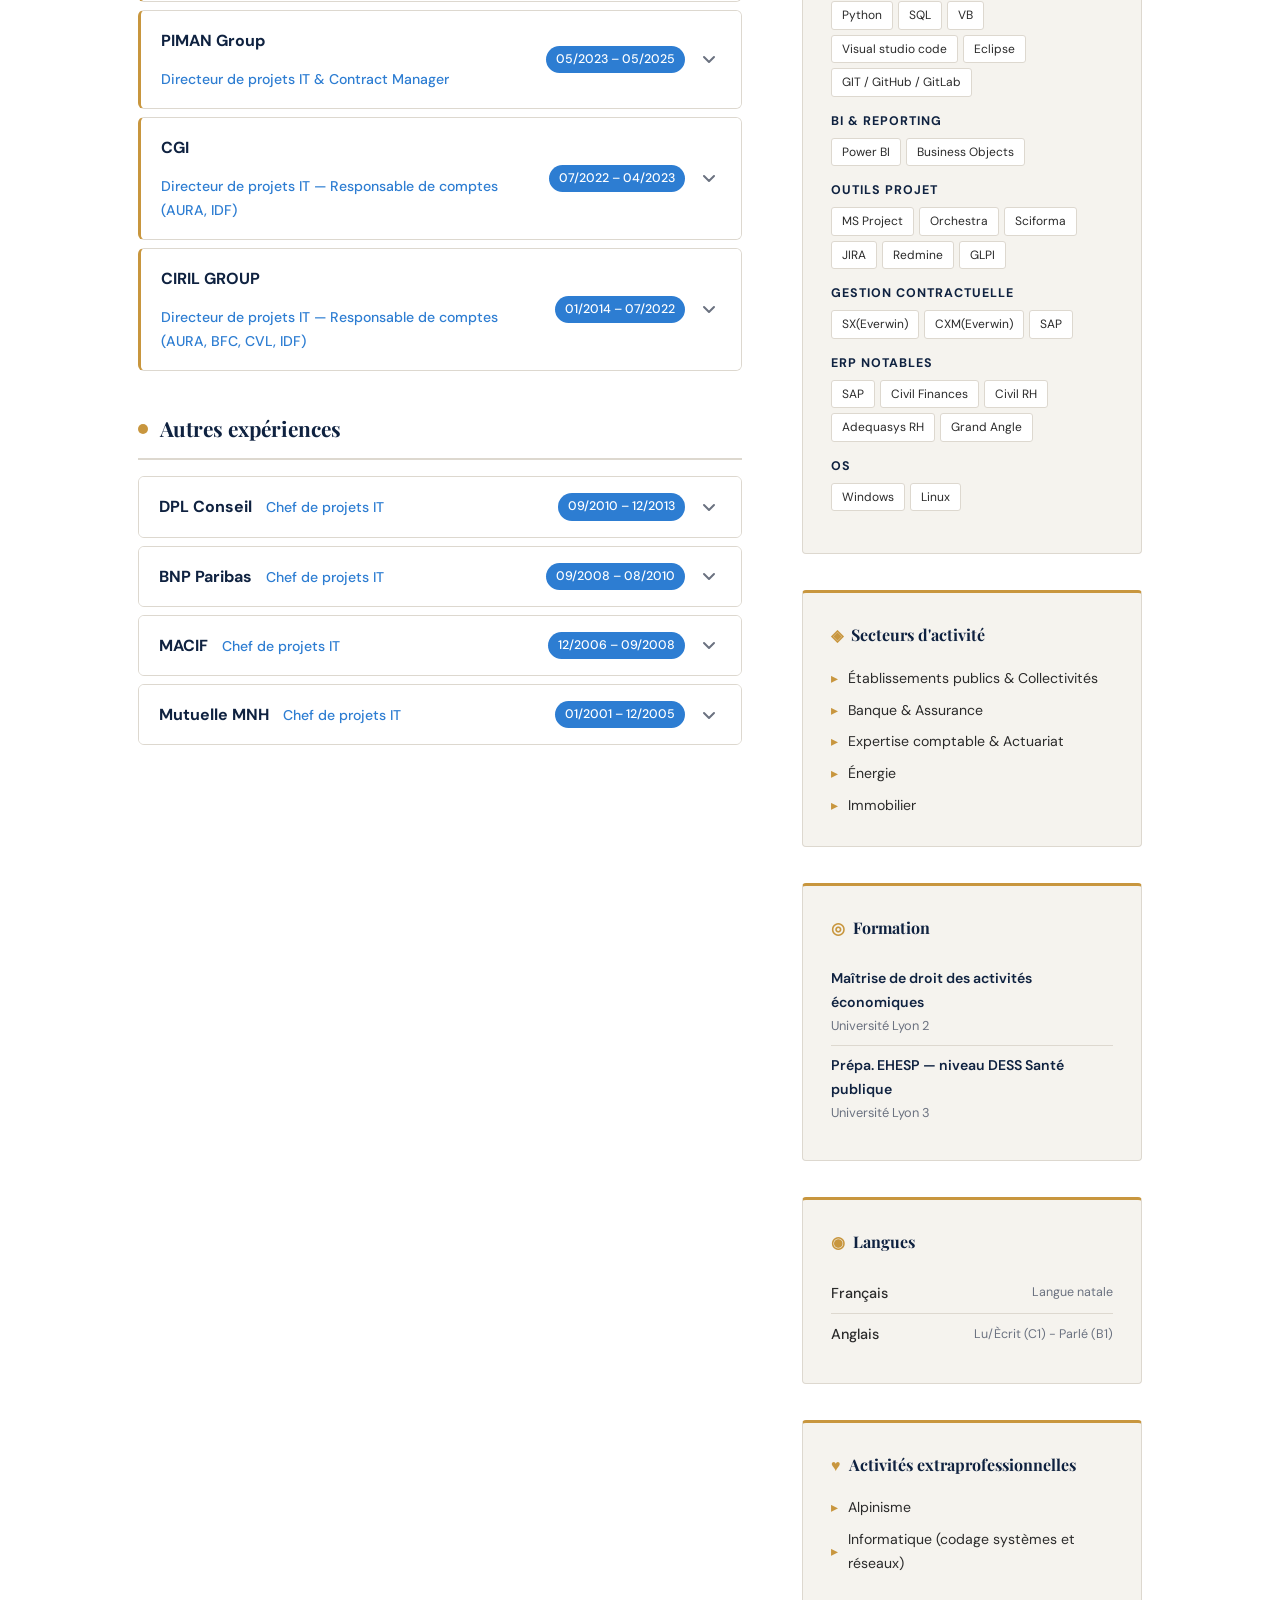
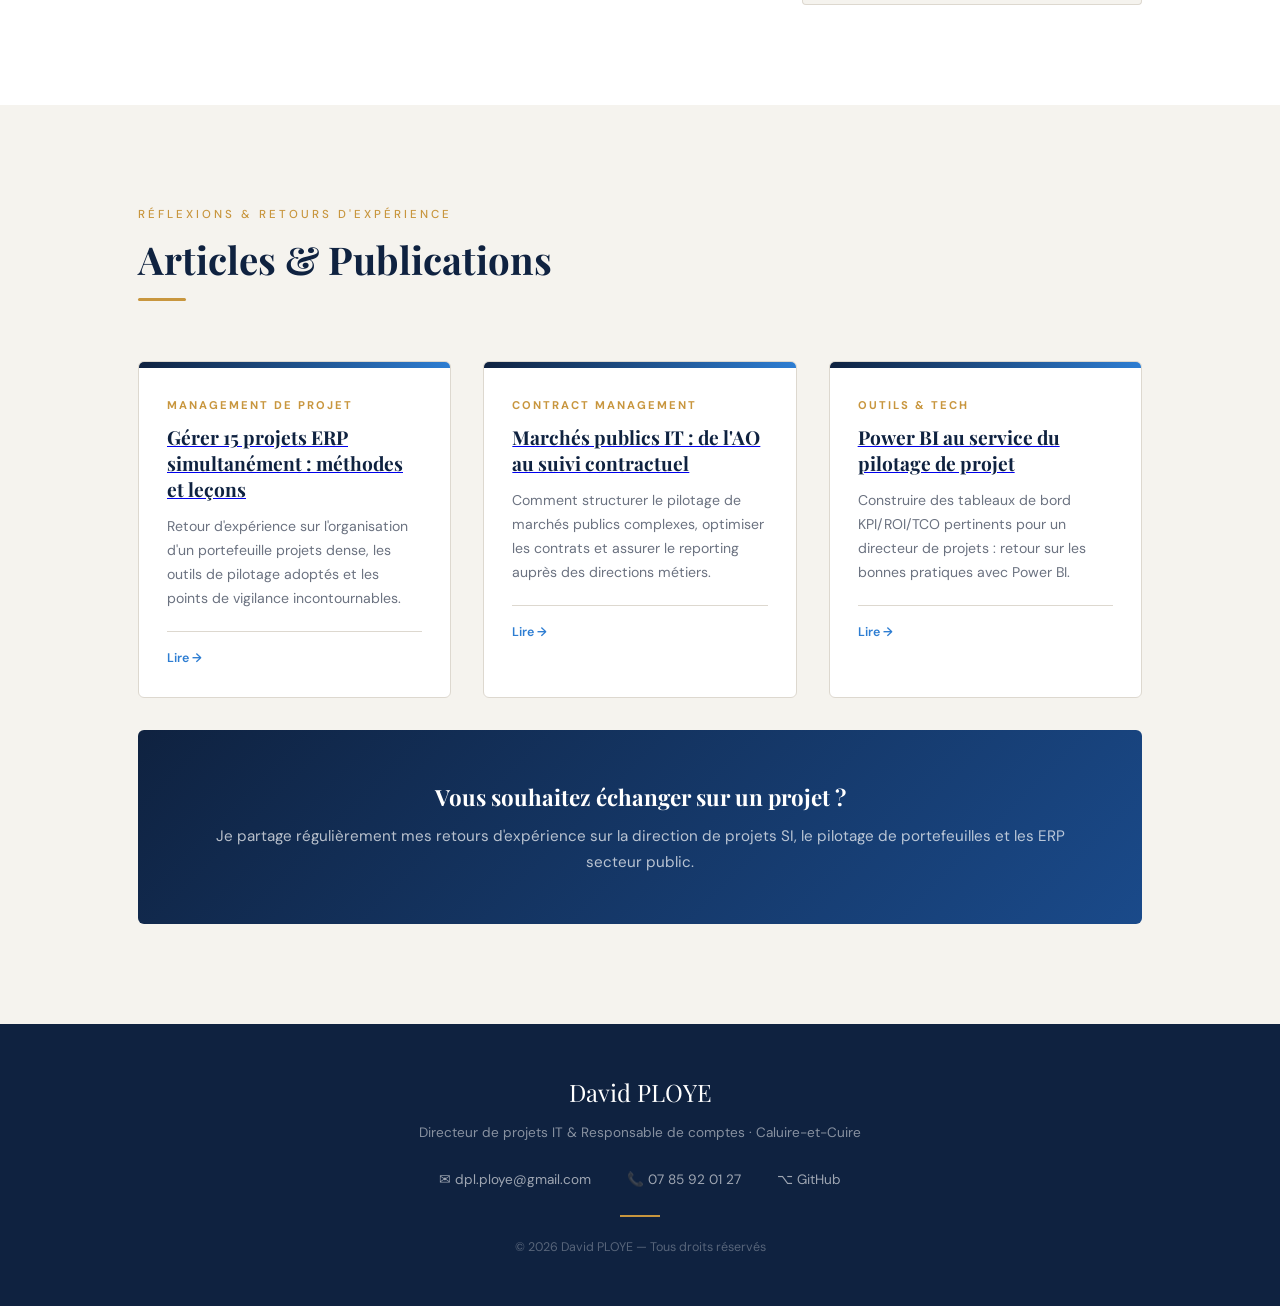
==== commit 632303be: "V2026-056-01_17-00_ajout article PowerBi projet" ====
--- a/index.html
+++ b/index.html
@@ -580,11 +580,12 @@
         <div class="blog-card-top"></div>
         <div class="blog-card-body">
           <div class="blog-tag">Outils &amp; Tech</div>
+          <a href="Articles/article-powerbi-pilotage-projet.html">
           <div class="blog-card-title">Power BI au service du pilotage de projet</div>
+           </a>
           <div class="blog-card-excerpt">Construire des tableaux de bord KPI/ROI/TCO pertinents pour un directeur de projets : retour sur les bonnes pratiques avec Power BI.</div>
           <div class="blog-card-footer">
-            <span>À paraître</span>
-            <a href="#" class="read-link">Lire →</a>
+            <a href="Articles/article-powerbi-pilotage-projet.html" class="read-link">Lire →</a>
           </div>
         </div>
       </div>
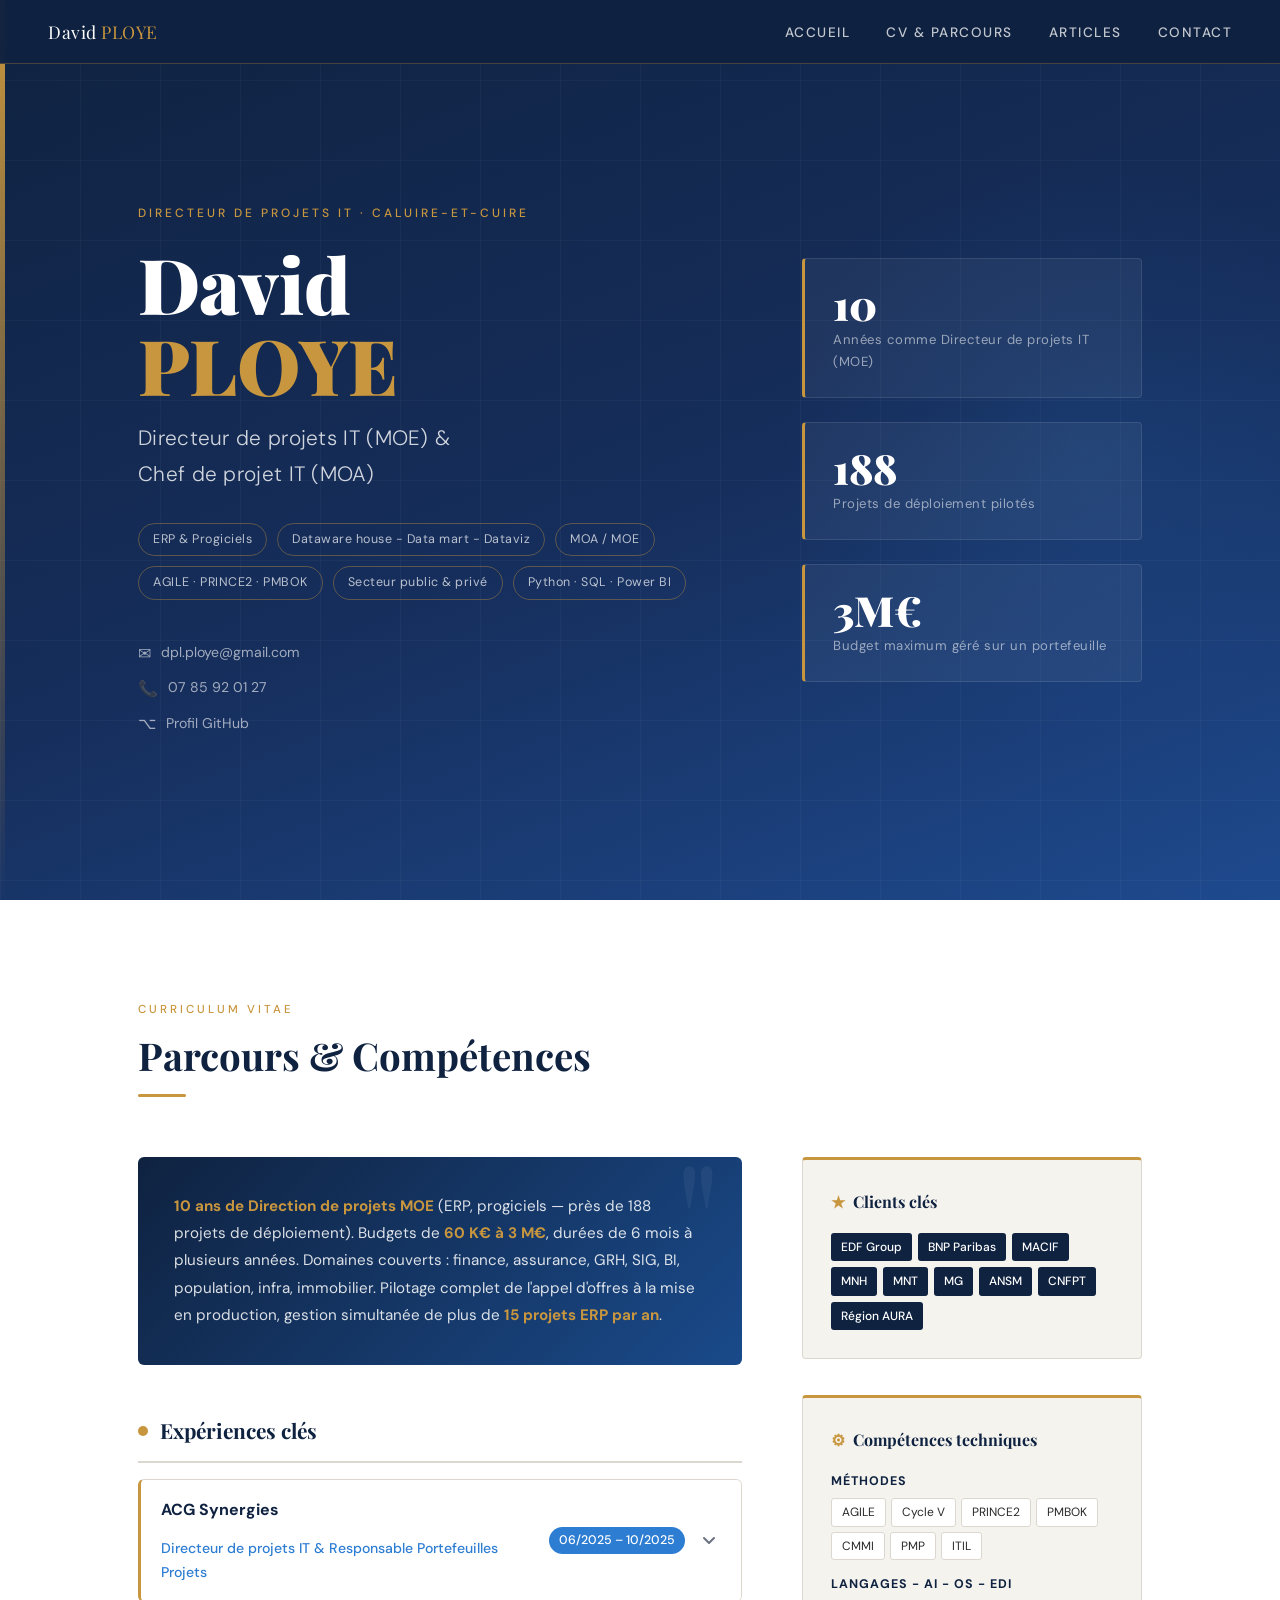
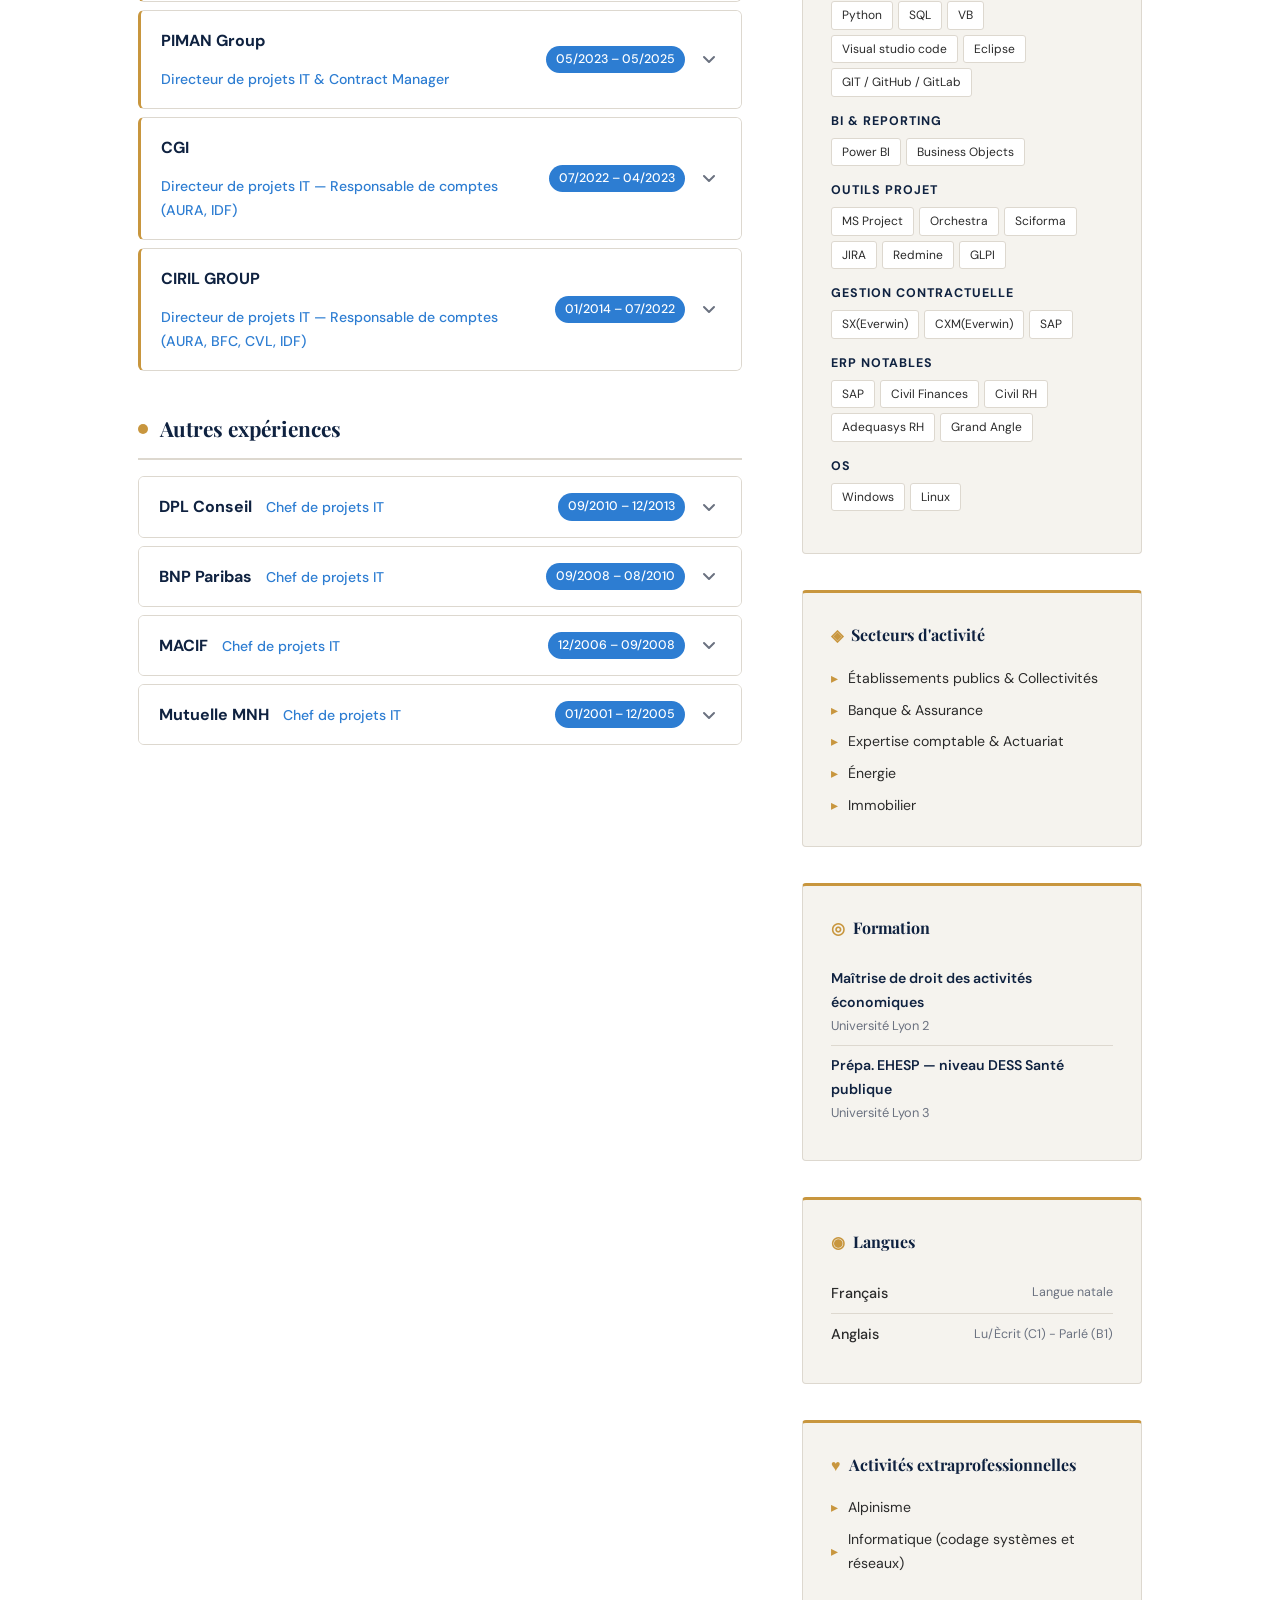
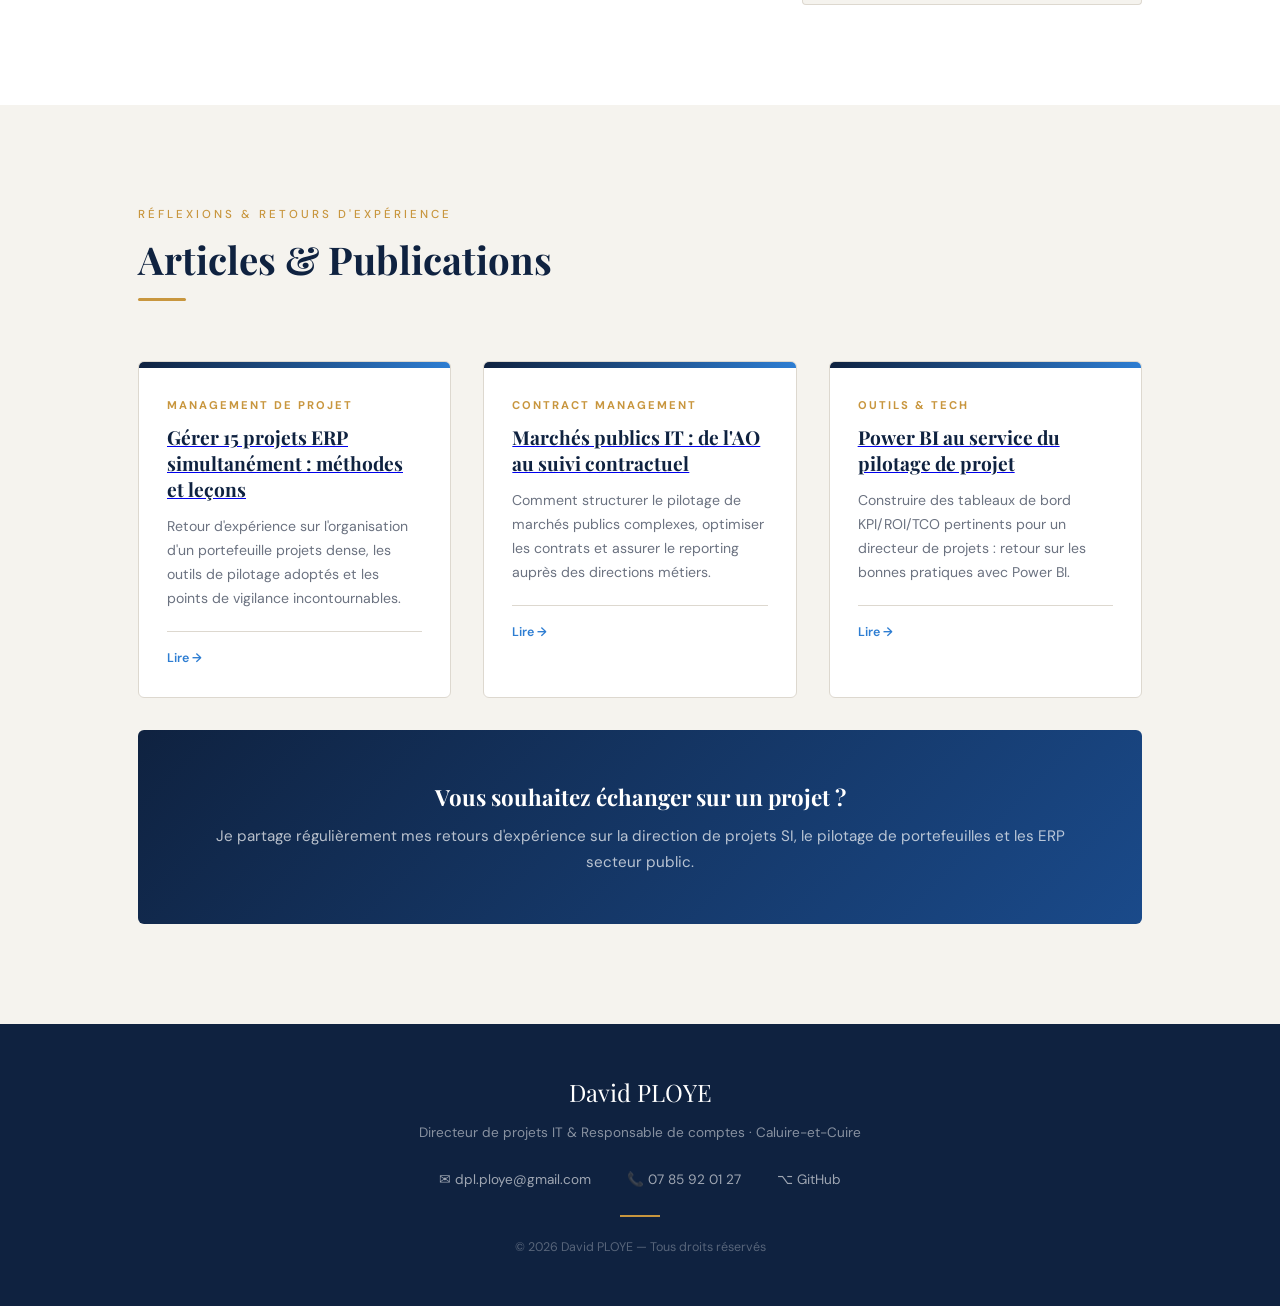
==== commit bfcf4a5d: "V2026-06-25_13-58_Modif titre CV" ====
--- a/index.html
+++ b/index.html
@@ -30,7 +30,7 @@
     <div class="presa-left">
       <p class="presa-eyebrow">Directeur de projets IT · Caluire-et-Cuire</p>
       <h1 class="presa-name">David<br><em>PLOYE</em></h1>
-      <p class="presa-title">Directeur de projets IT (MOE) &amp;<br>Responsable de comptes</p>
+      <p class="presa-title">Directeur de projets IT (MOE) &amp;<br>Chef de projet IT (MOA)</p>
       <div class="presa-tags">
         <span>ERP &amp; Progiciels</span>
         <span>Dataware house - Data mart - Dataviz</span>
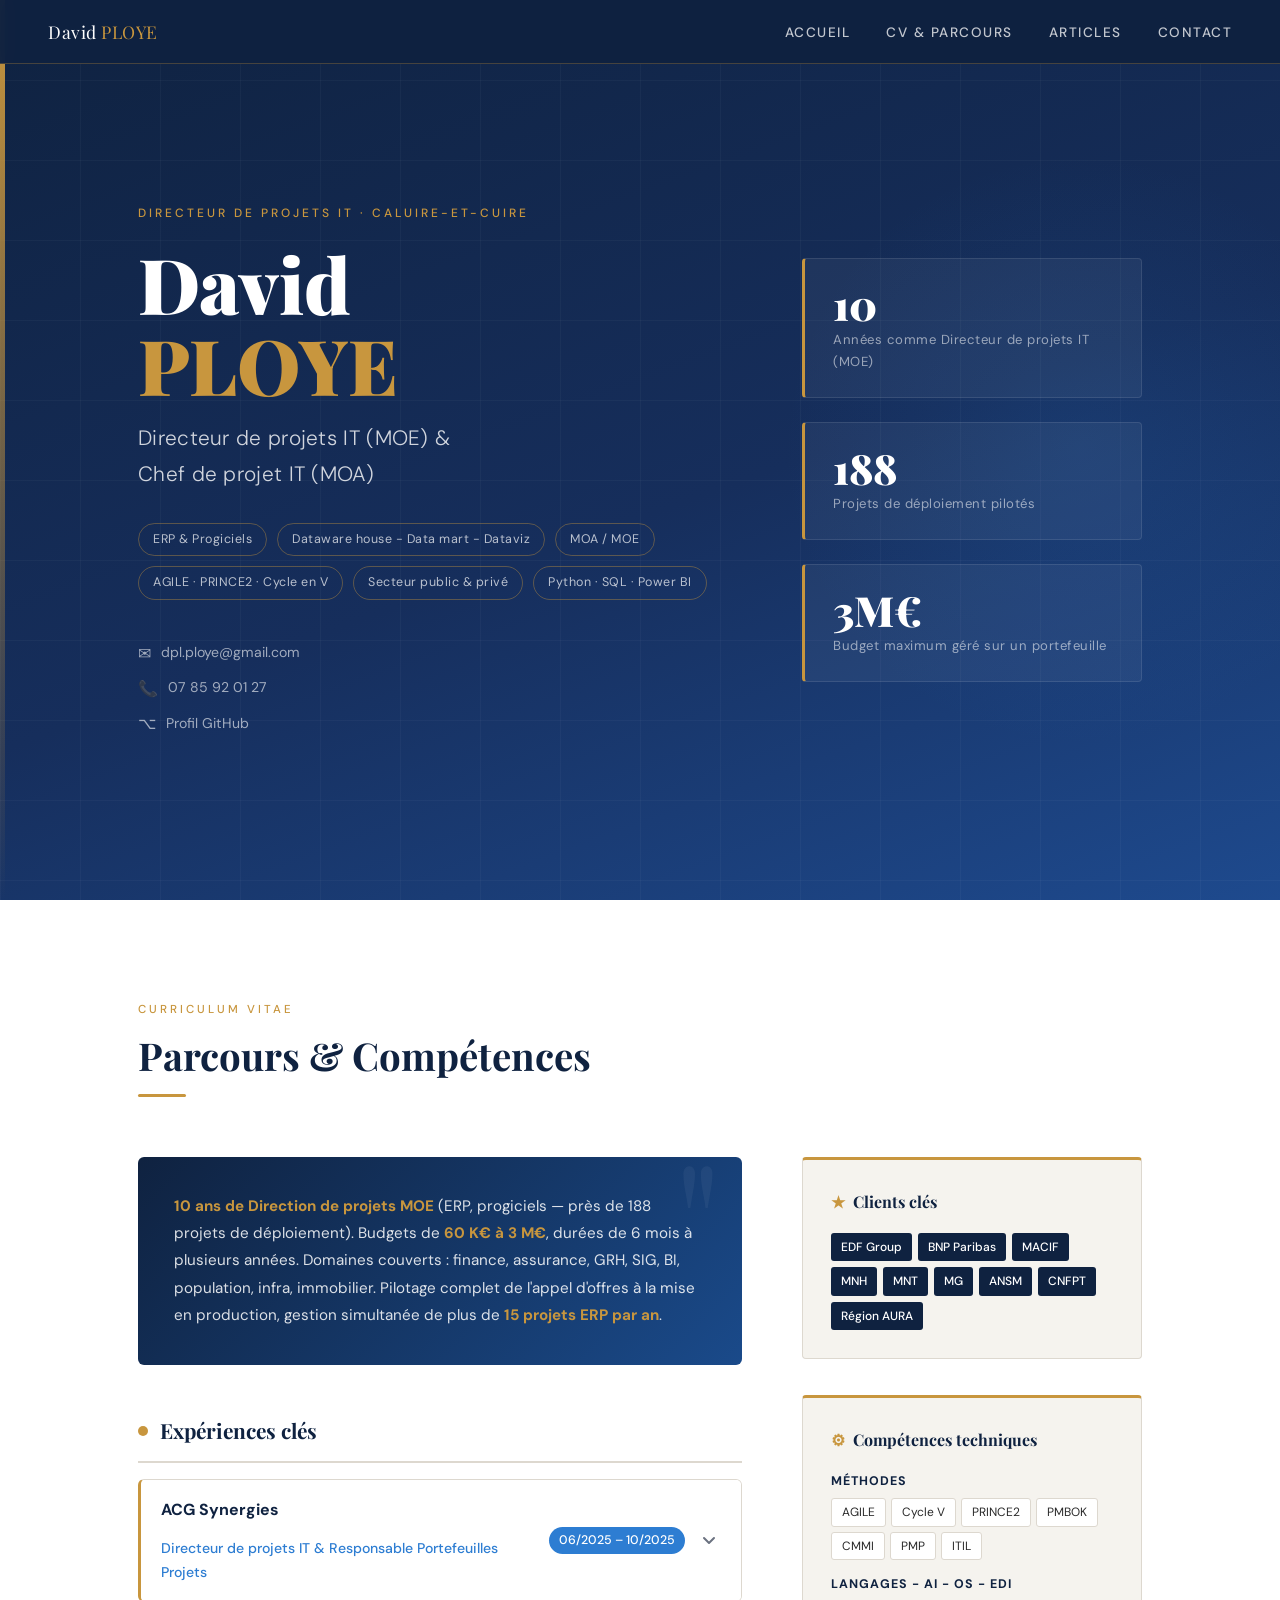
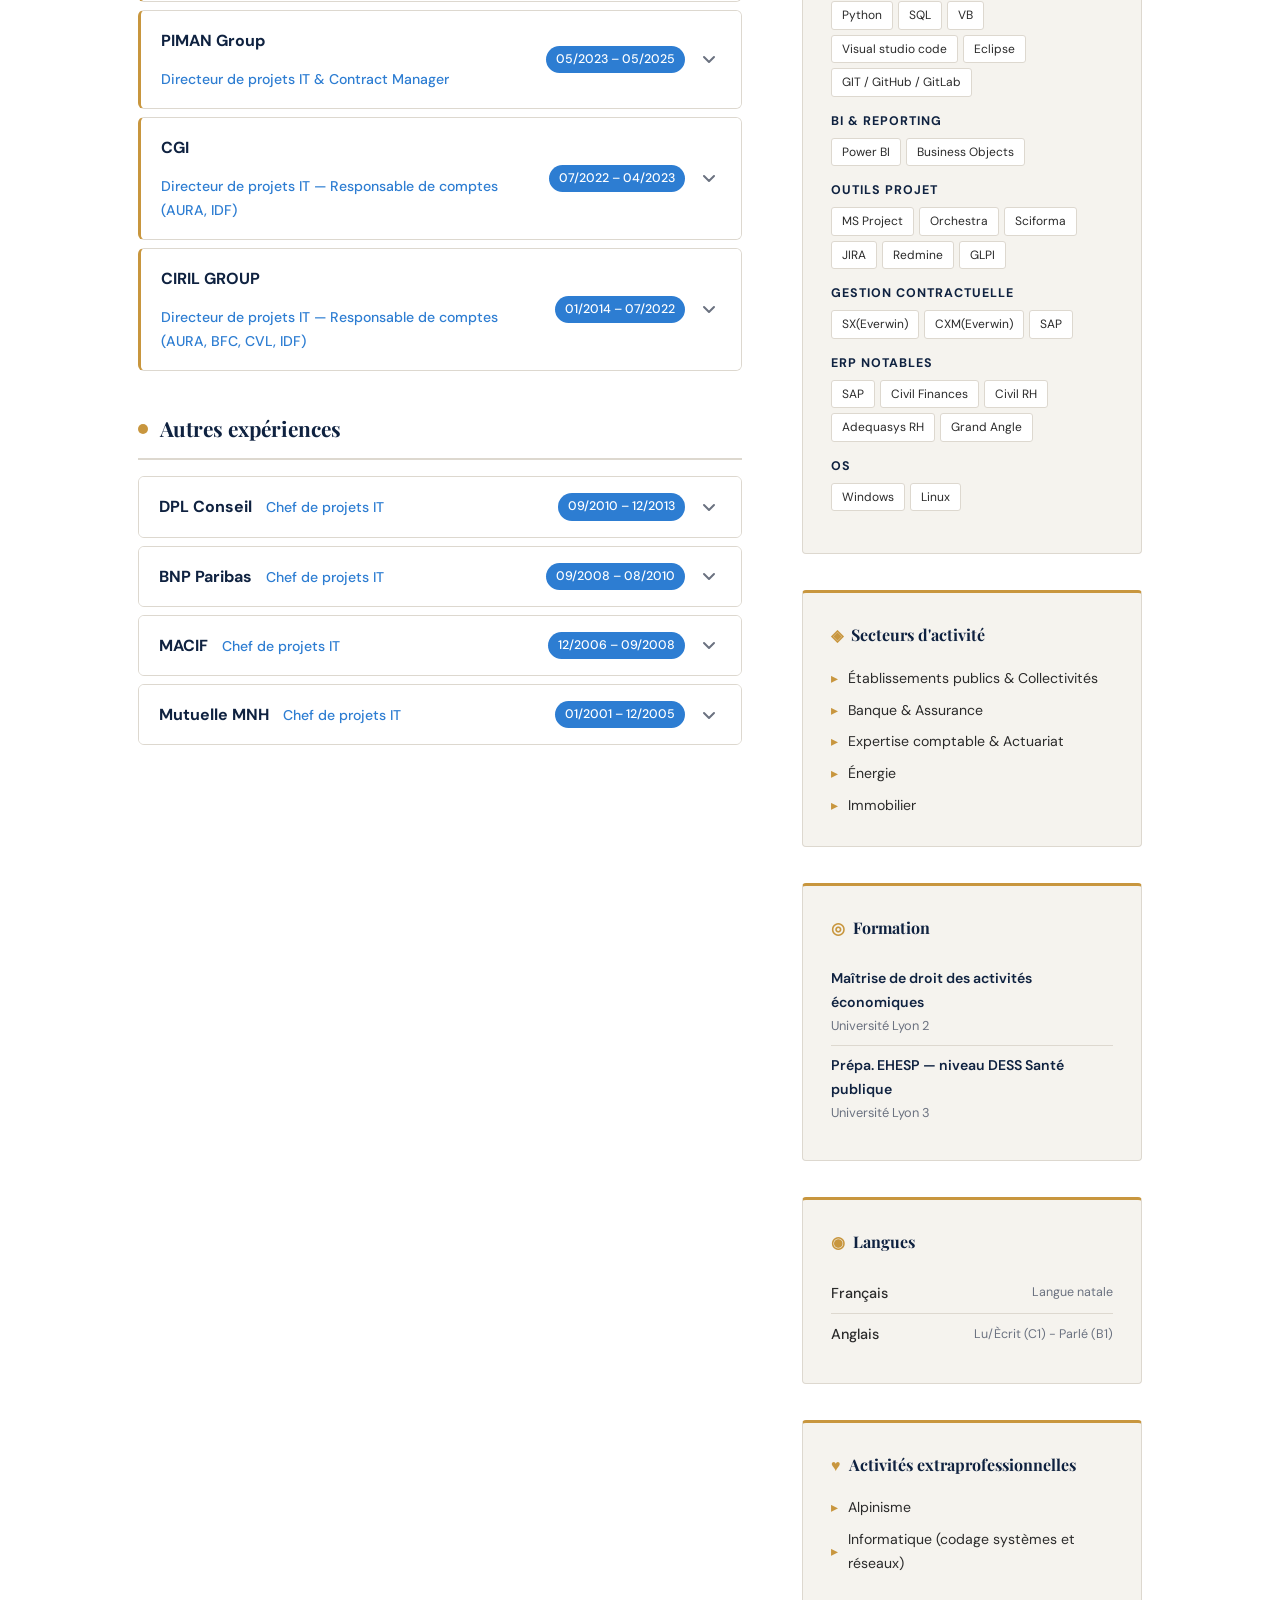
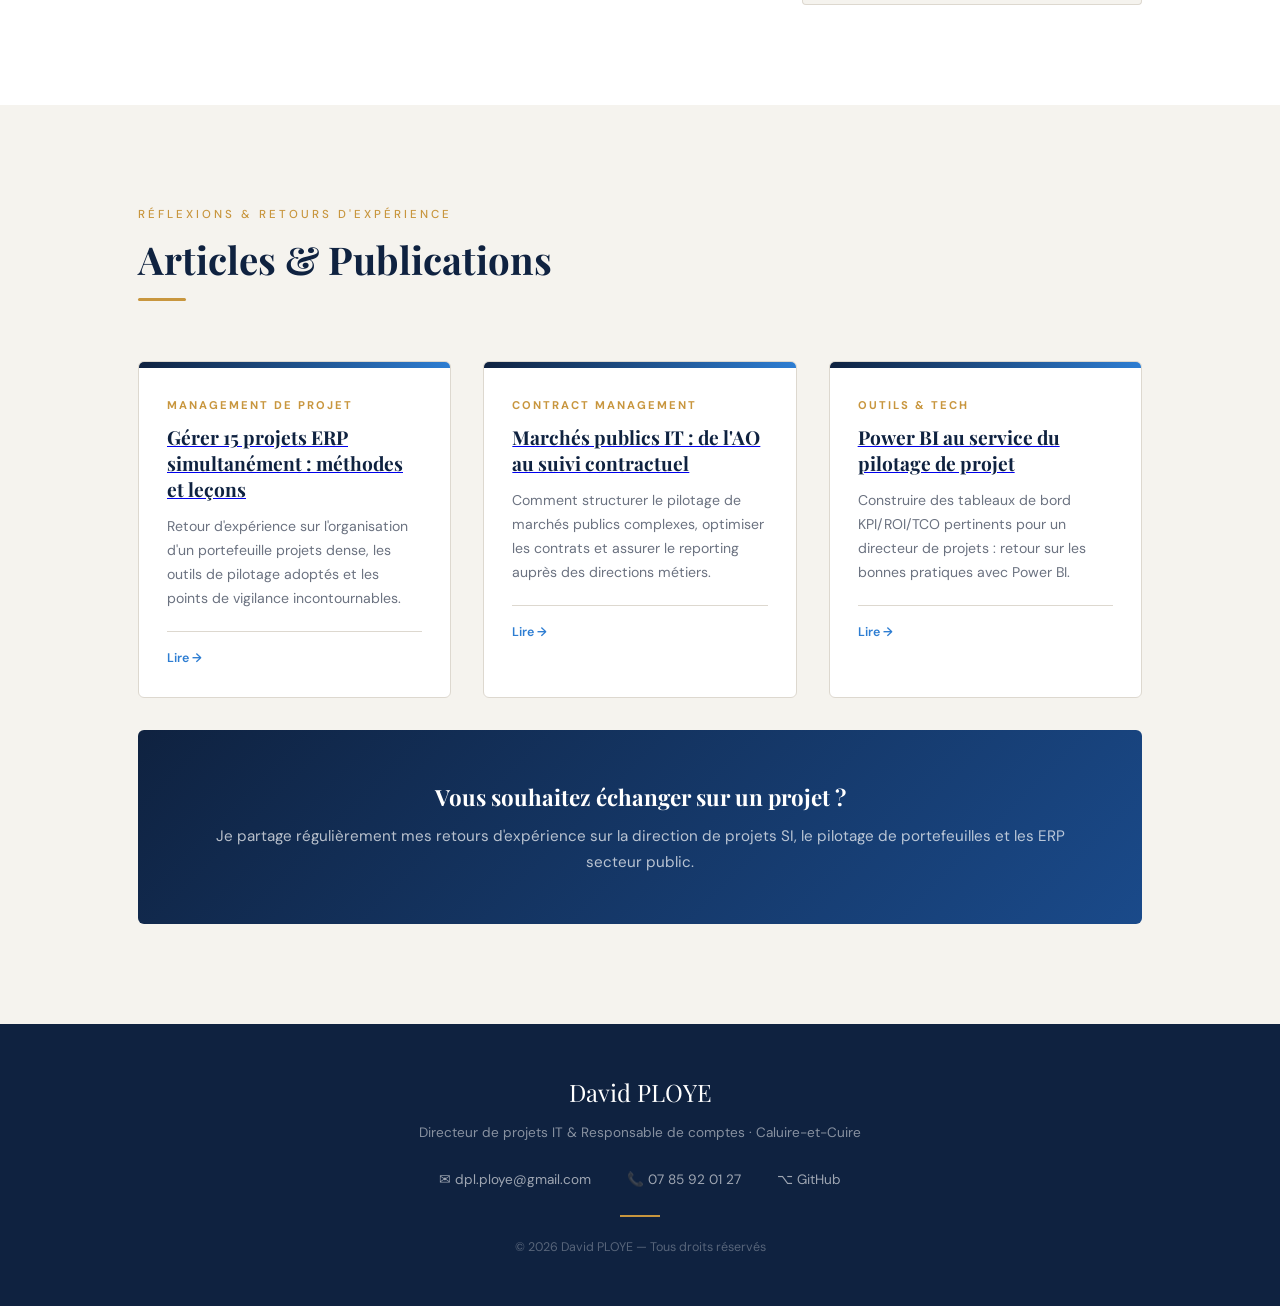
==== commit 79523bd6: "V2026-06-25_14-03_Modif méthodo projets" ====
--- a/index.html
+++ b/index.html
@@ -35,7 +35,7 @@
         <span>ERP &amp; Progiciels</span>
         <span>Dataware house - Data mart - Dataviz</span>
         <span>MOA / MOE</span>
-        <span>AGILE · PRINCE2 · PMBOK</span>
+        <span>AGILE · PRINCE2 · Cycle en V</span>
         <span>Secteur public &amp; privé</span>
         <span>Python · SQL · Power BI</span>
       </div>
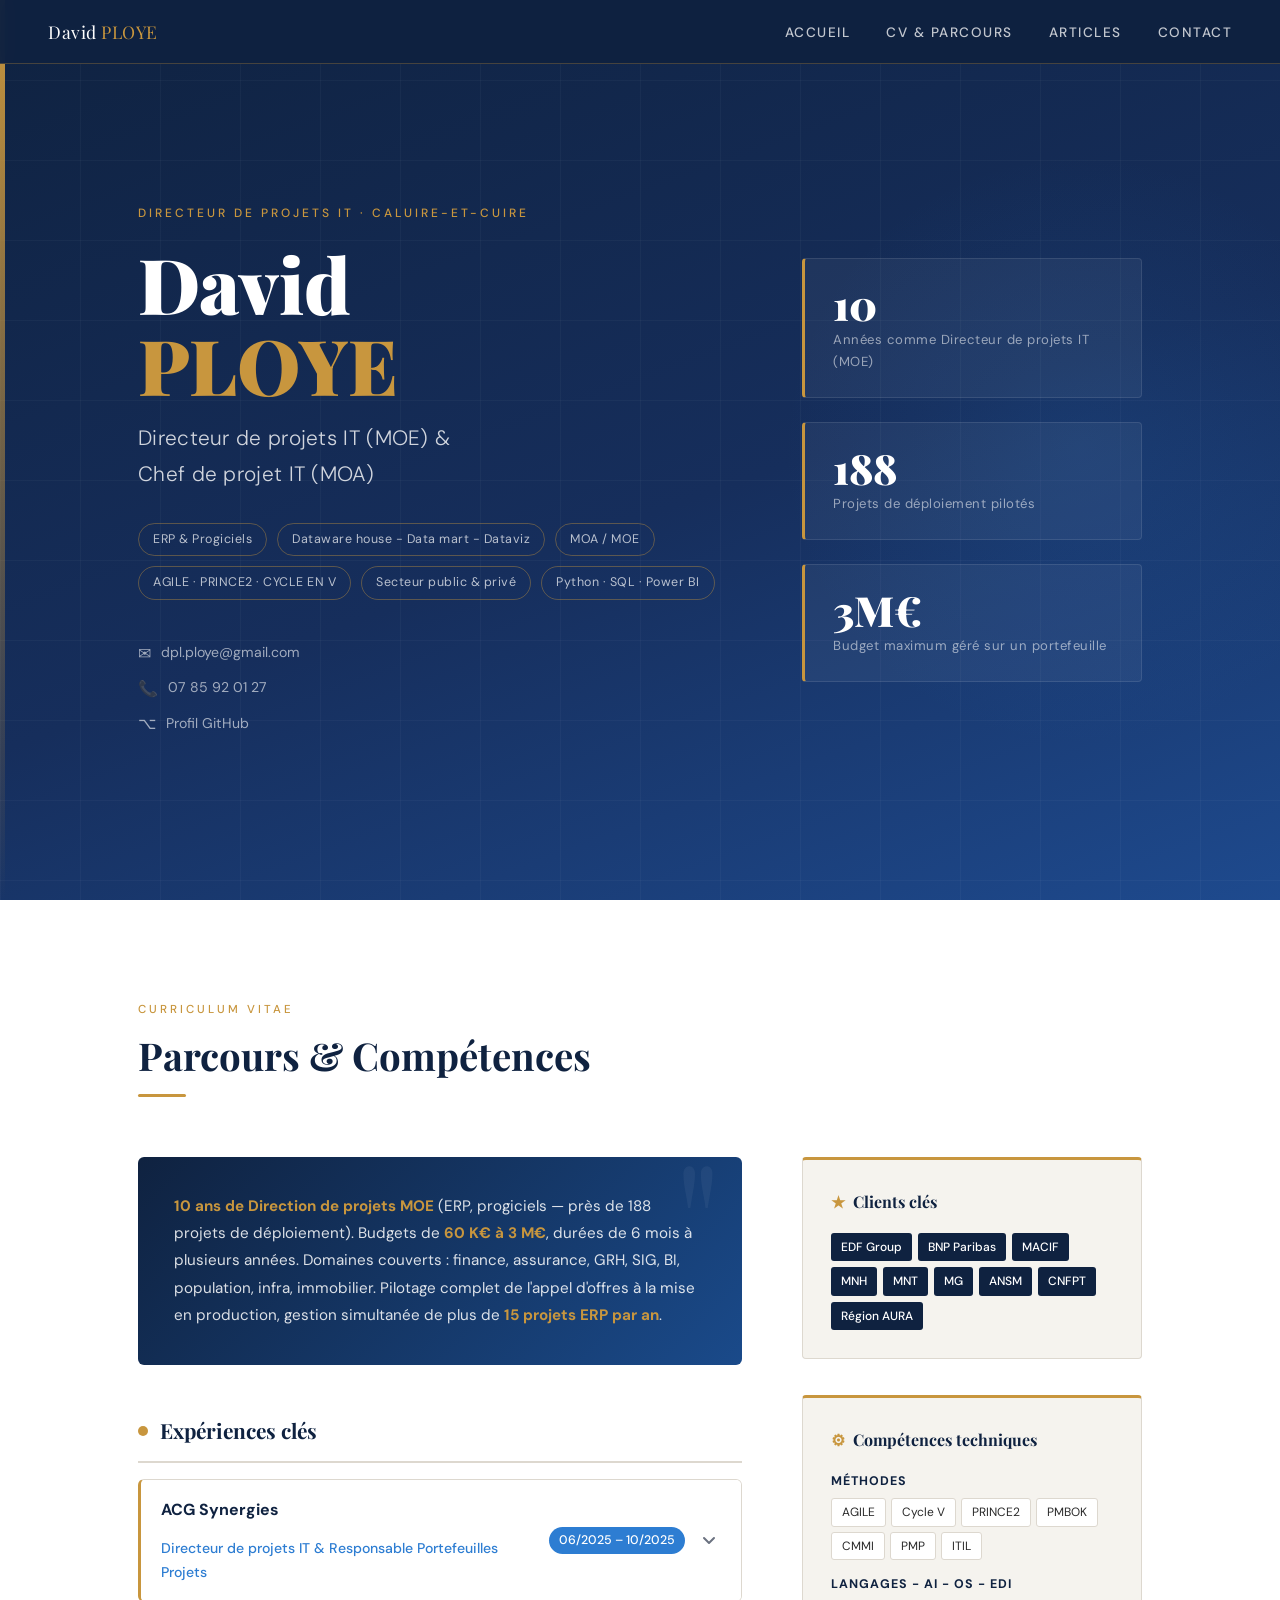
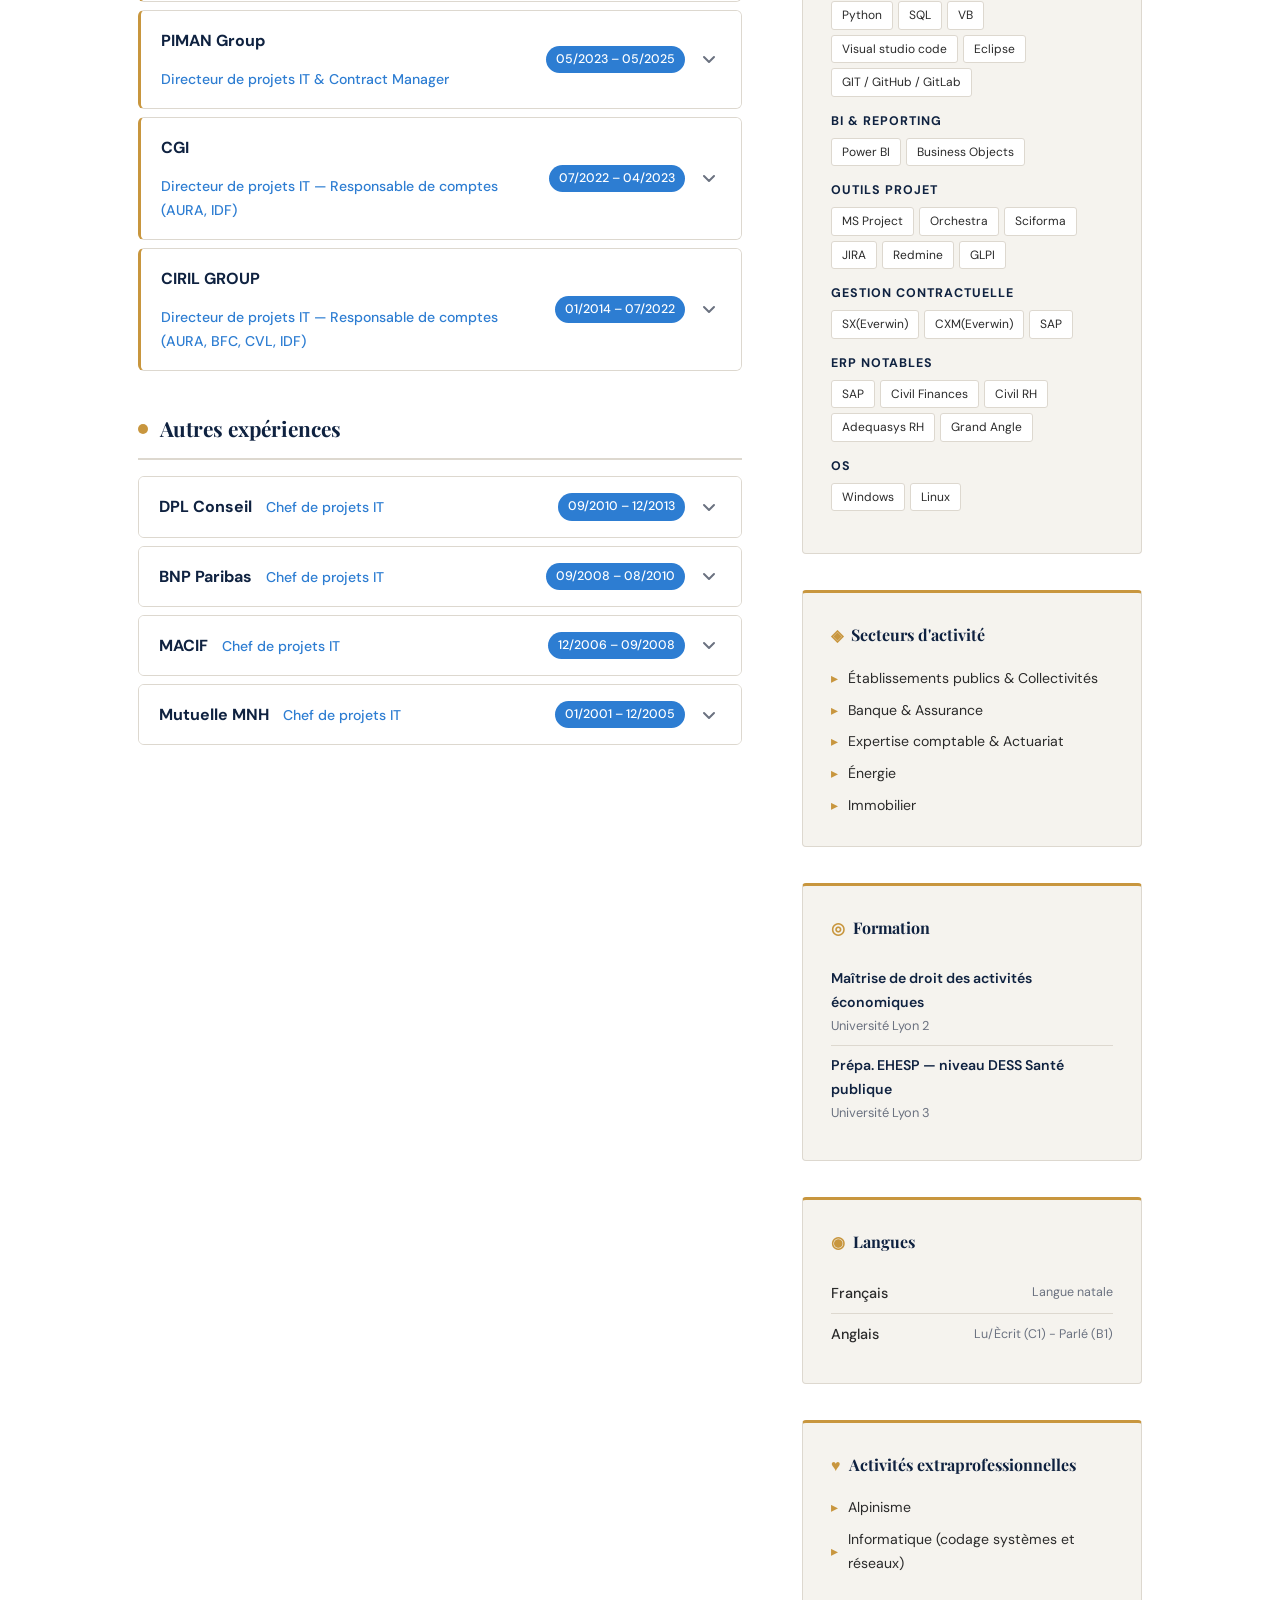
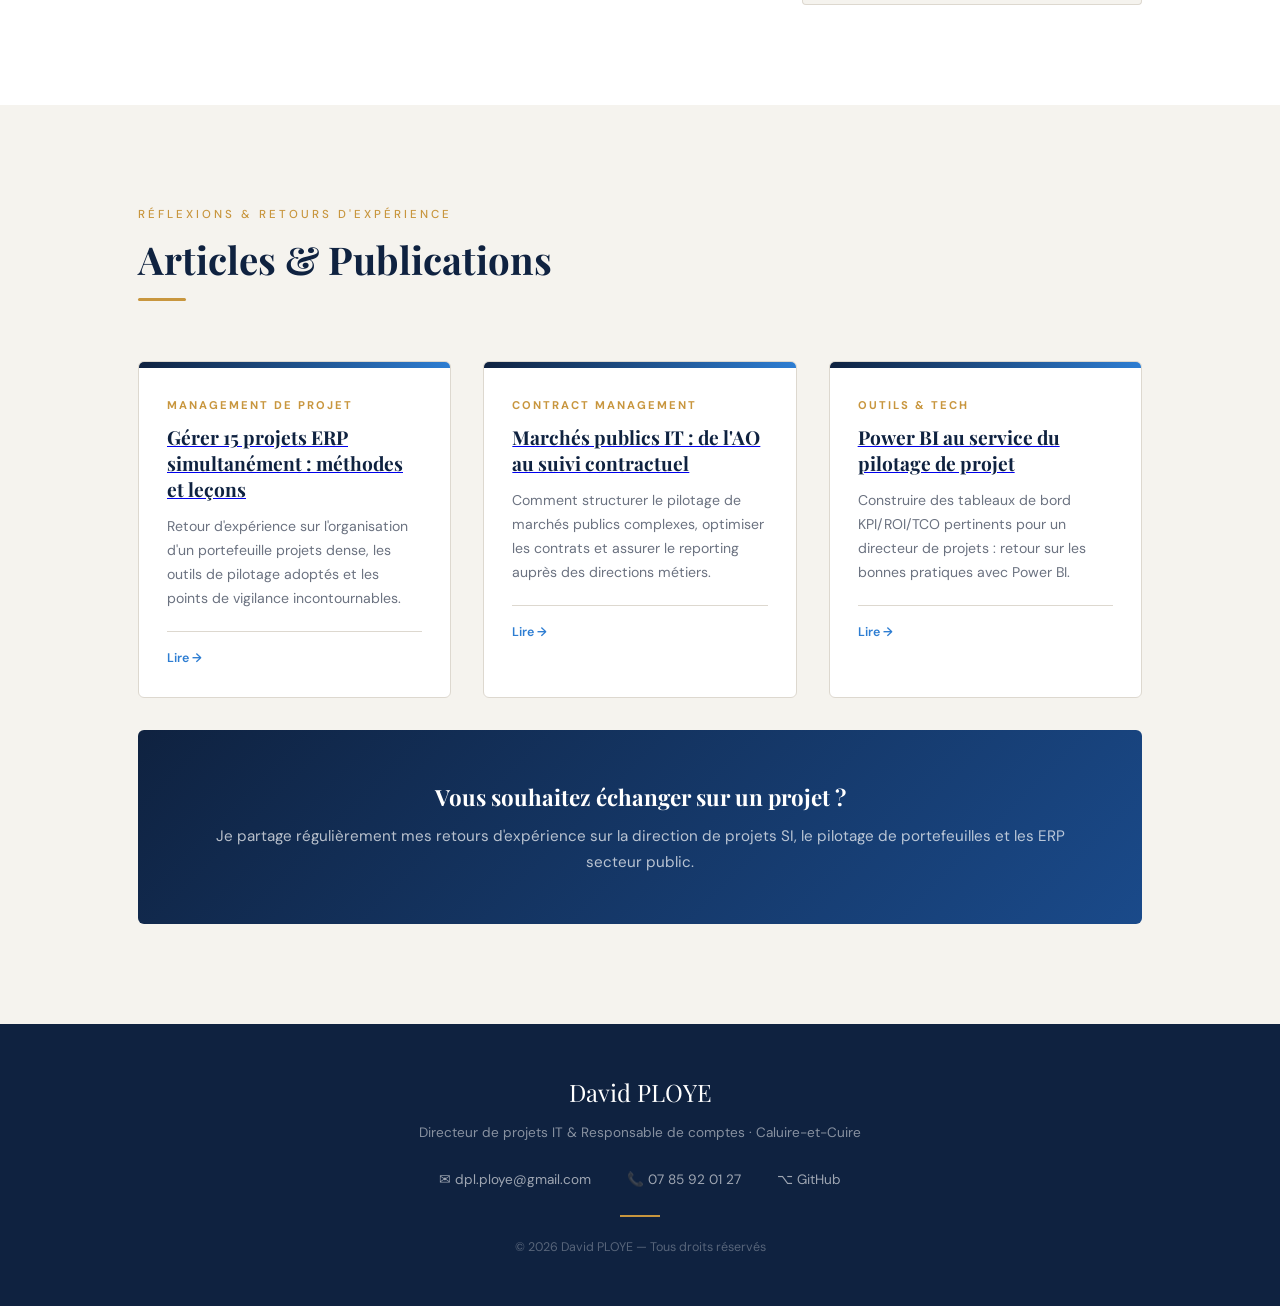
==== commit 59a34e94: "V2026-06-25_14-03_Modif méthodo projets bis" ====
--- a/index.html
+++ b/index.html
@@ -35,7 +35,7 @@
         <span>ERP &amp; Progiciels</span>
         <span>Dataware house - Data mart - Dataviz</span>
         <span>MOA / MOE</span>
-        <span>AGILE · PRINCE2 · Cycle en V</span>
+        <span>AGILE · PRINCE2 · CYCLE EN V</span>
         <span>Secteur public &amp; privé</span>
         <span>Python · SQL · Power BI</span>
       </div>
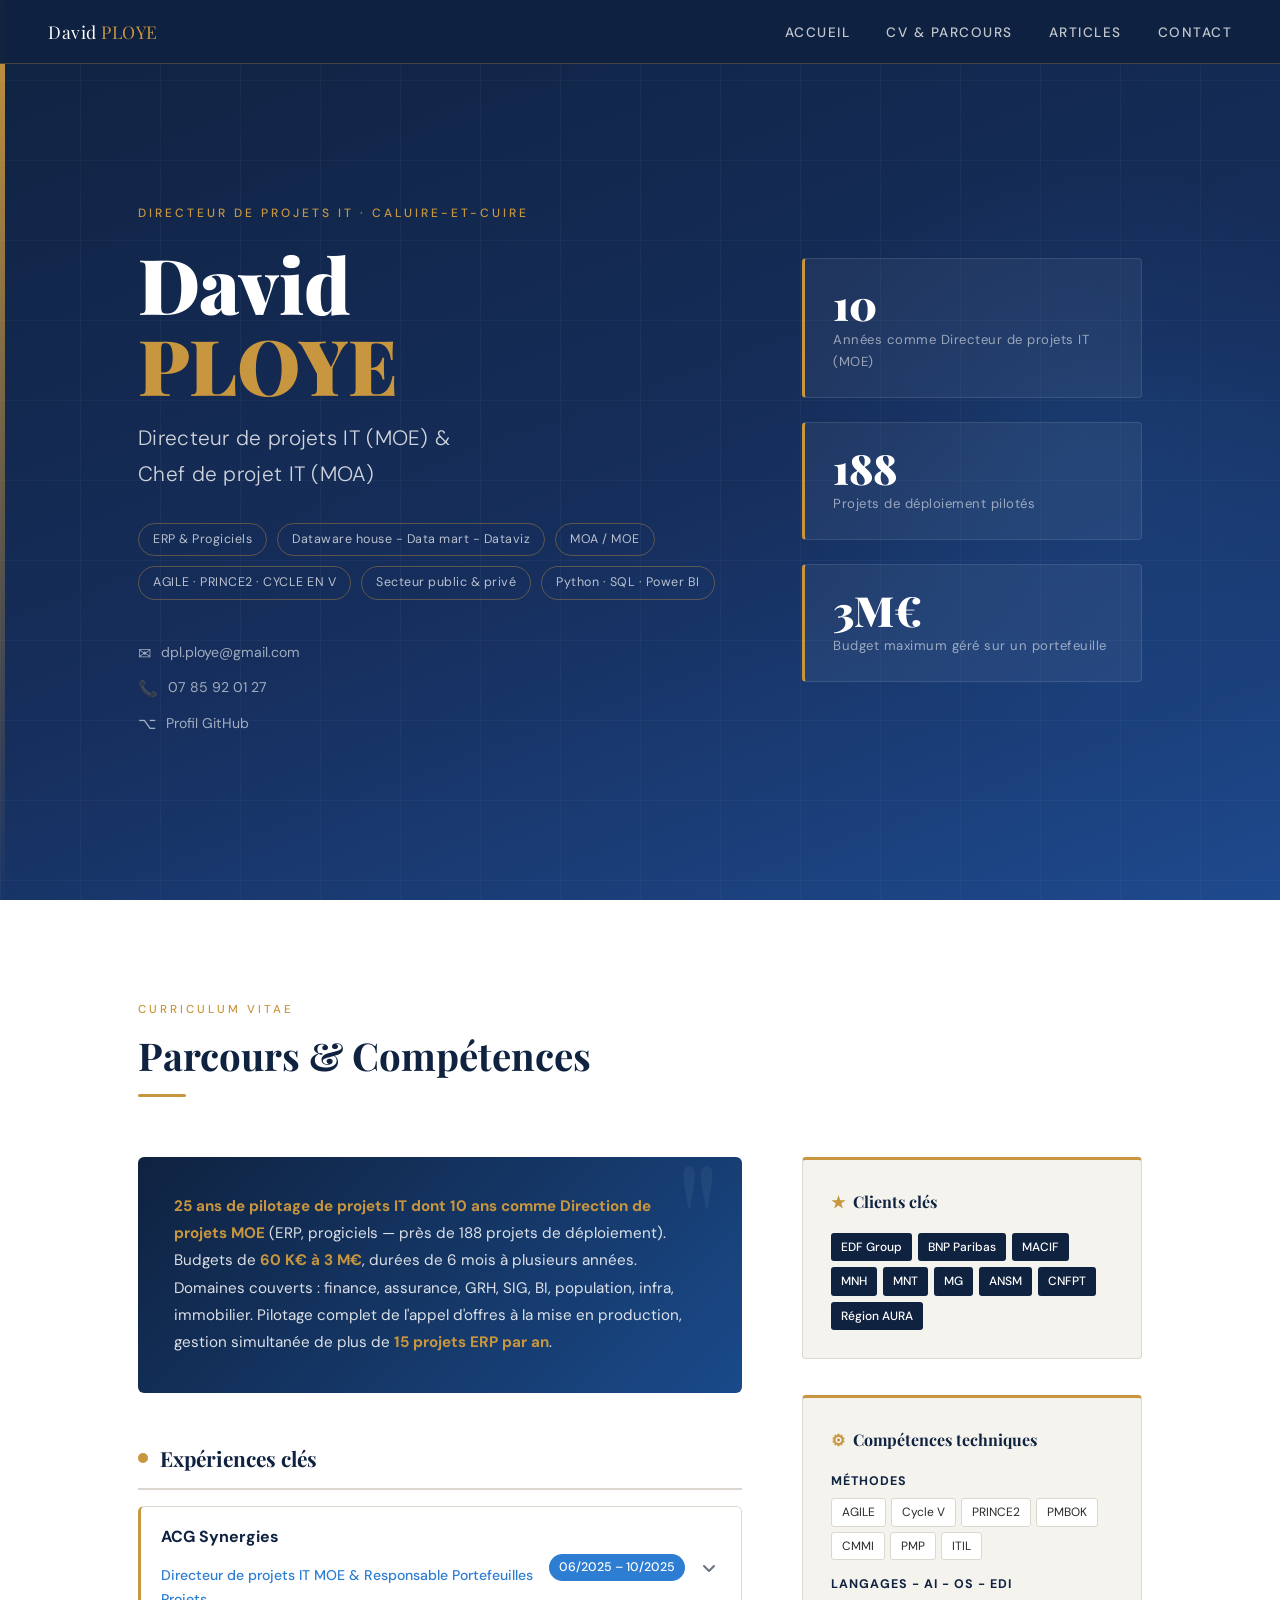
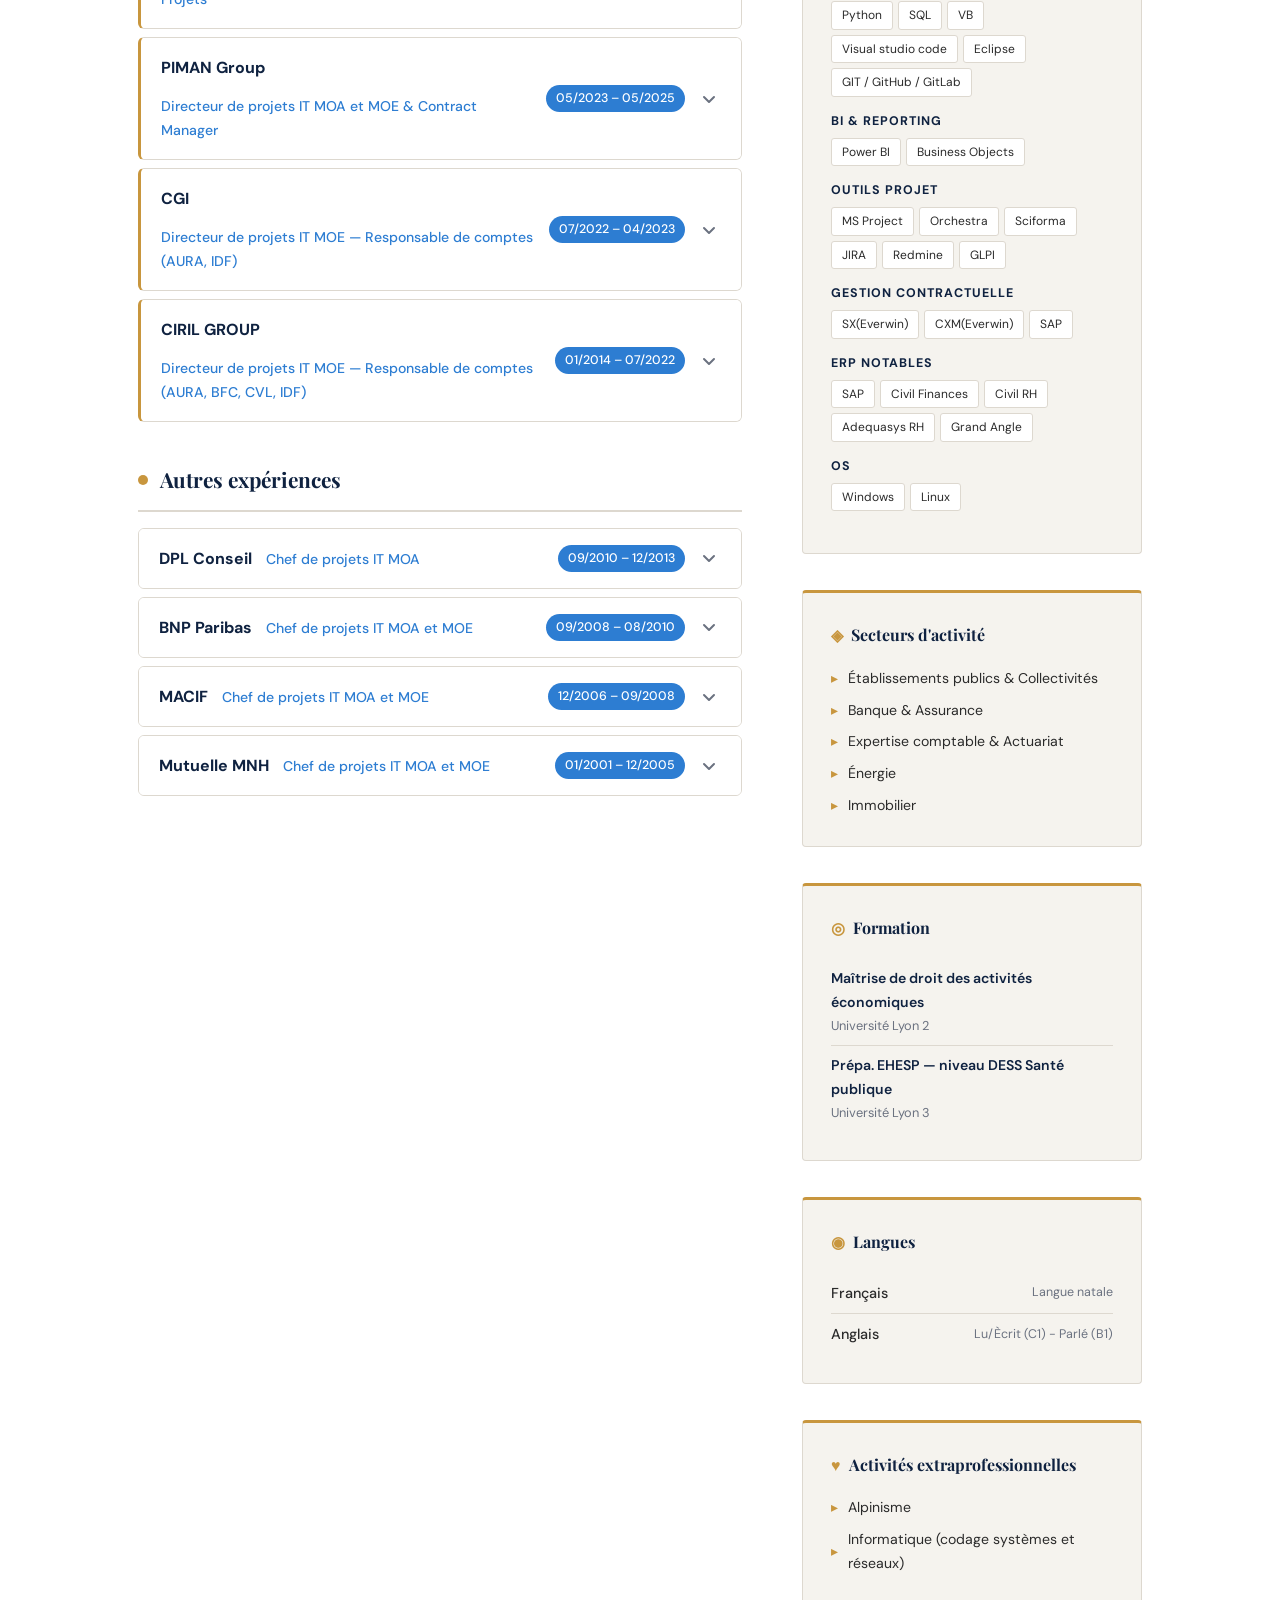
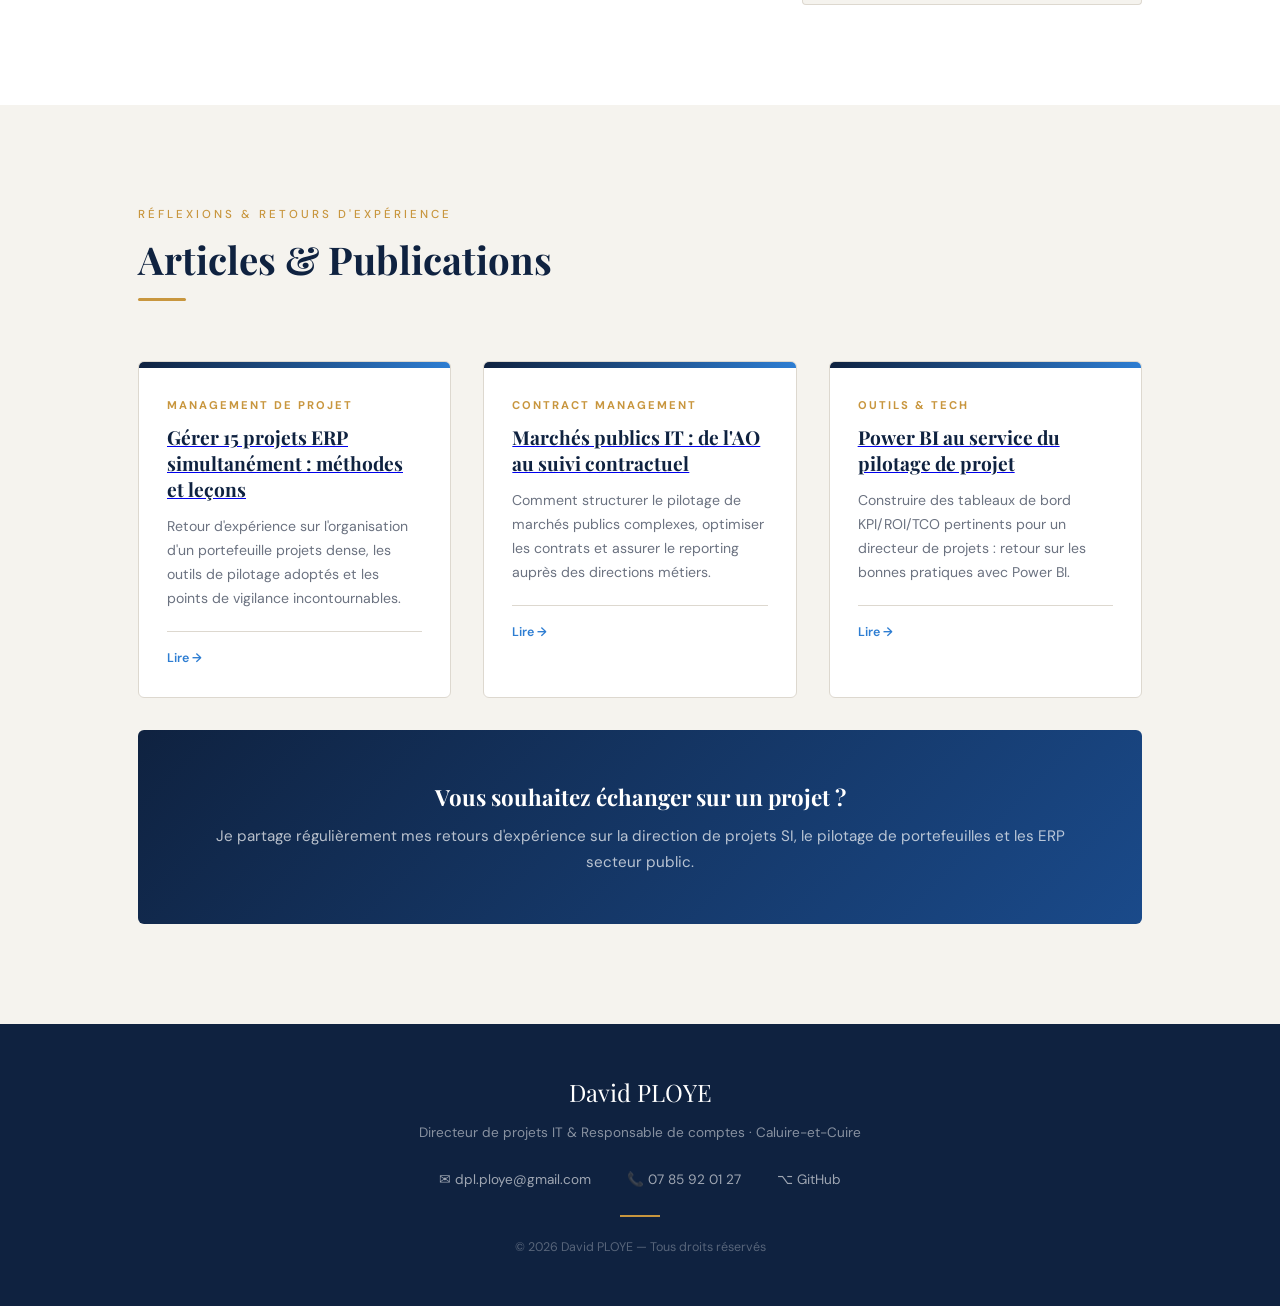
==== commit f627038e: "V2026-06-25_14-53_Modif intitulé postes" ====
--- a/index.html
+++ b/index.html
@@ -79,7 +79,7 @@
 
         <div class="cv-intro">
           <p>
-            <strong>10 ans de Direction de projets MOE</strong> (ERP, progiciels — près de 188 projets de déploiement).
+            <strong>25 ans de pilotage de projets IT dont 10 ans comme Direction de projets MOE</strong> (ERP, progiciels — près de 188 projets de déploiement).
             Budgets de <strong>60 K€ à 3 M€</strong>, durées de 6 mois à plusieurs années.
             Domaines couverts : finance, assurance, GRH, SIG, BI, population, infra, immobilier.
             Pilotage complet de l'appel d'offres à la mise en production, gestion simultanée de plus de
@@ -99,7 +99,7 @@
             <div class="acc-header" role="button" aria-expanded="false">
               <div class="acc-header-left">
                 <span class="acc-company">ACG Synergies</span>
-                <span class="acc-role">Directeur de projets IT &amp; Responsable Portefeuilles Projets</span>
+                <span class="acc-role">Directeur de projets IT MOE &amp; Responsable Portefeuilles Projets</span>
               </div>
               <div class="acc-header-right">
                 <span class="acc-date">06/2025 – 10/2025</span>
@@ -133,7 +133,7 @@
             <div class="acc-header" role="button" aria-expanded="false">
               <div class="acc-header-left">
                 <span class="acc-company">PIMAN Group</span>
-                <span class="acc-role">Directeur de projets IT &amp; Contract Manager</span>
+                <span class="acc-role">Directeur de projets IT MOA et MOE &amp; Contract Manager</span>
               </div>
               <div class="acc-header-right">
                 <span class="acc-date">05/2023 – 05/2025</span>
@@ -183,7 +183,7 @@
             <div class="acc-header" role="button" aria-expanded="false">
               <div class="acc-header-left">
                 <span class="acc-company">CGI</span>
-                <span class="acc-role">Directeur de projets IT — Responsable de comptes (AURA, IDF)</span>
+                <span class="acc-role">Directeur de projets IT MOE — Responsable de comptes (AURA, IDF)</span>
               </div>
               <div class="acc-header-right">
                 <span class="acc-date">07/2022 – 04/2023</span>
@@ -222,7 +222,7 @@
             <div class="acc-header" role="button" aria-expanded="false">
               <div class="acc-header-left">
                 <span class="acc-company">CIRIL GROUP</span>
-                <span class="acc-role">Directeur de projets IT — Responsable de comptes (AURA, BFC, CVL, IDF)</span>
+                <span class="acc-role">Directeur de projets IT MOE — Responsable de comptes (AURA, BFC, CVL, IDF)</span>
               </div>
               <div class="acc-header-right">
                 <span class="acc-date">01/2014 – 07/2022</span>
@@ -271,7 +271,7 @@
             <div class="acc-header" role="button" aria-expanded="false">
               <div class="acc-header-left">
                 <span class="acc-company">DPL Conseil</span>
-                <span class="acc-role">Chef de projets IT</span>
+                <span class="acc-role">Chef de projets IT MOA</span>
               </div>
               <div class="acc-header-right">
                 <span class="acc-date">09/2010 – 12/2013</span>
@@ -310,7 +310,7 @@
             <div class="acc-header" role="button" aria-expanded="false">
               <div class="acc-header-left">
                 <span class="acc-company">BNP Paribas</span>
-                <span class="acc-role">Chef de projets IT</span>
+                <span class="acc-role">Chef de projets IT MOA et MOE</span>
               </div>
               <div class="acc-header-right">
                 <span class="acc-date">09/2008 – 08/2010</span>
@@ -347,7 +347,7 @@
             <div class="acc-header" role="button" aria-expanded="false">
               <div class="acc-header-left">
                 <span class="acc-company">MACIF</span>
-                <span class="acc-role">Chef de projets IT</span>
+                <span class="acc-role">Chef de projets IT MOA et MOE</span>
               </div>
               <div class="acc-header-right">
                 <span class="acc-date">12/2006 – 09/2008</span>
@@ -385,7 +385,7 @@
             <div class="acc-header" role="button" aria-expanded="false">
               <div class="acc-header-left">
                 <span class="acc-company">Mutuelle MNH</span>
-                <span class="acc-role">Chef de projets IT</span>
+                <span class="acc-role">Chef de projets IT MOA et MOE</span>
               </div>
               <div class="acc-header-right">
                 <span class="acc-date">01/2001 – 12/2005</span>
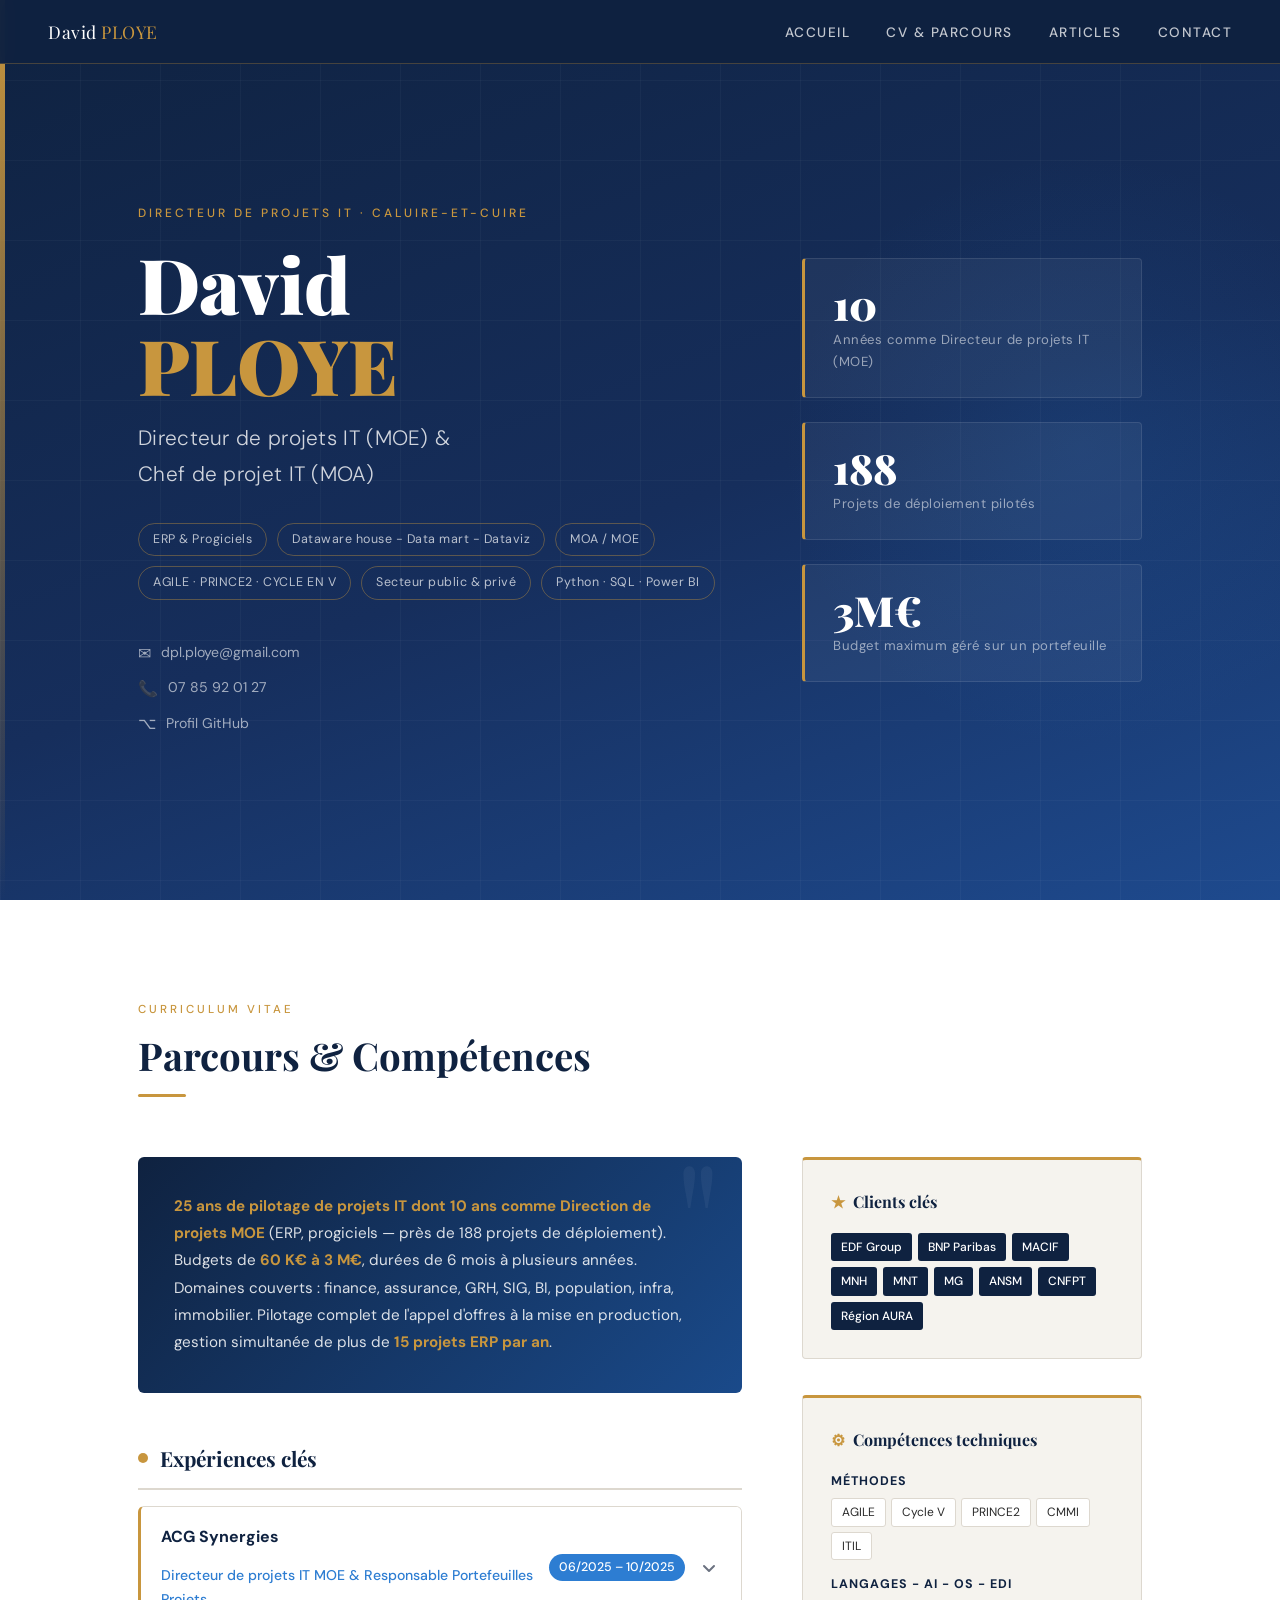
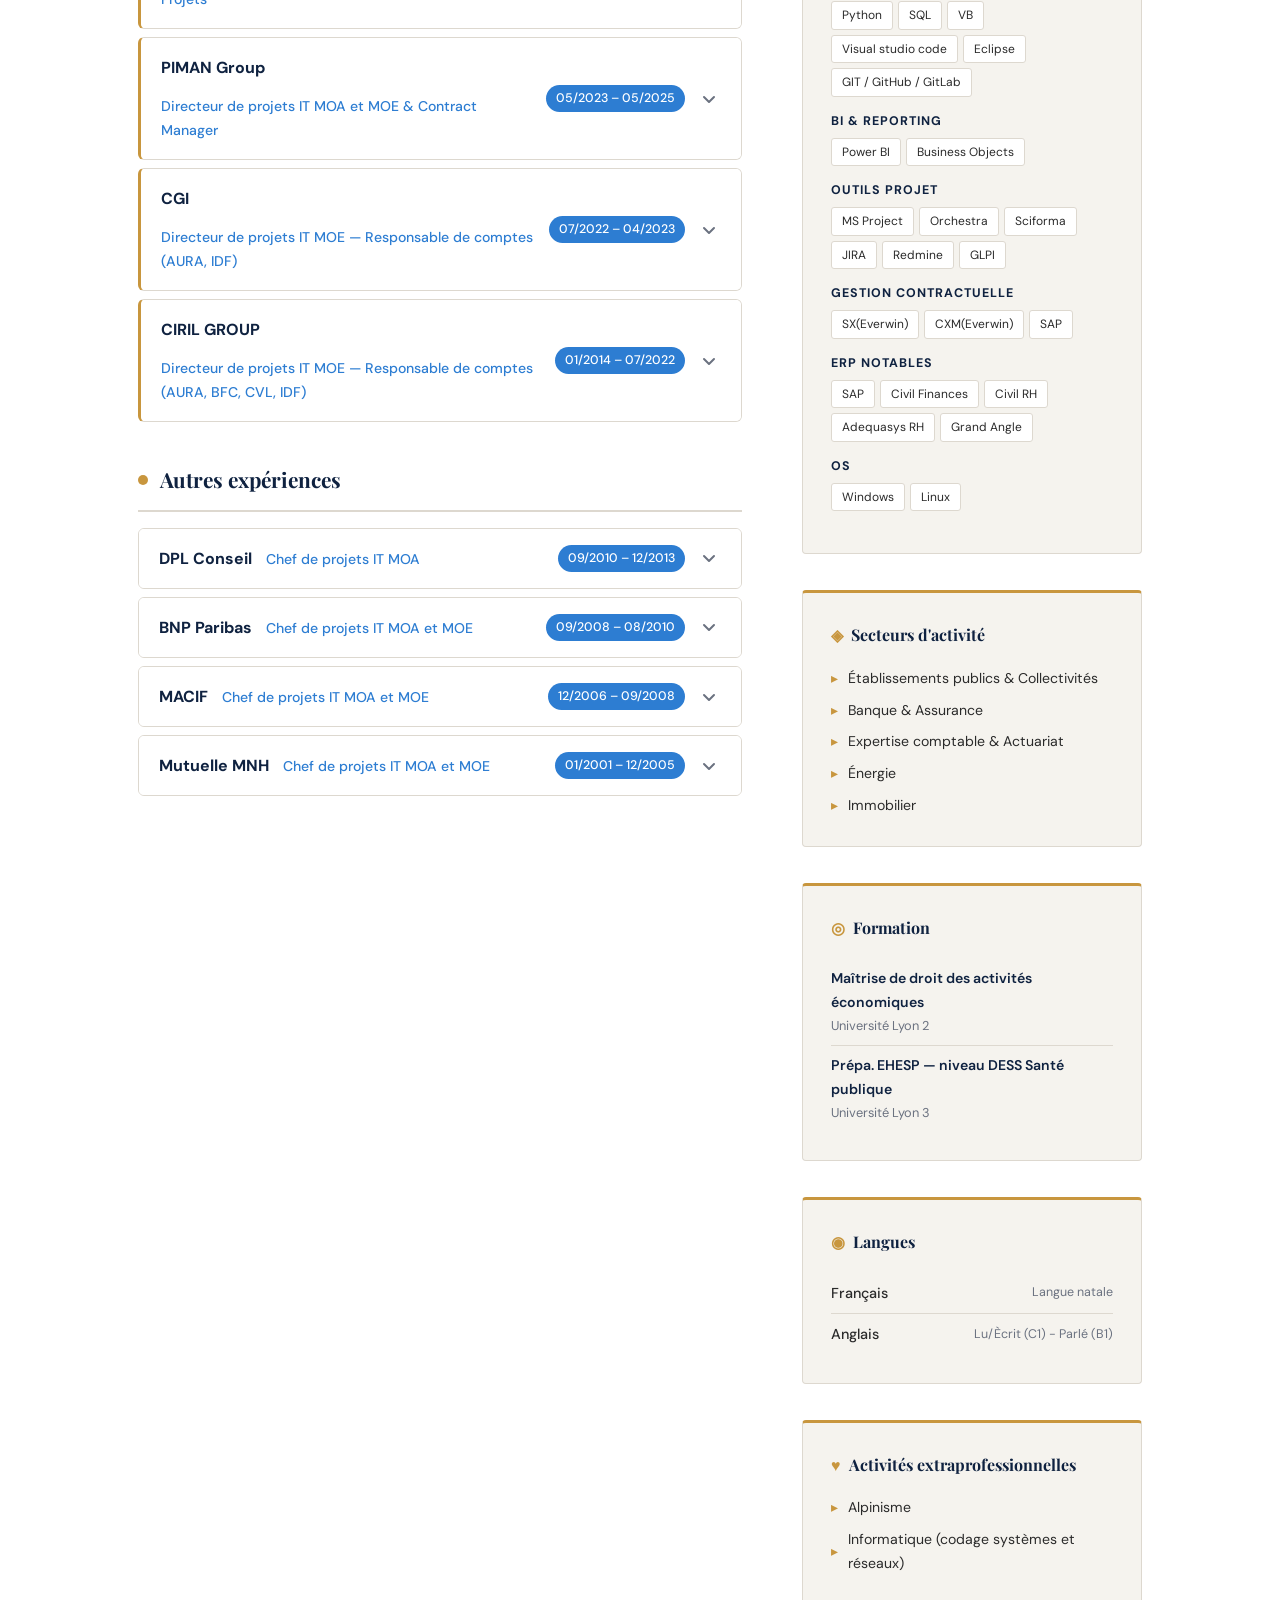
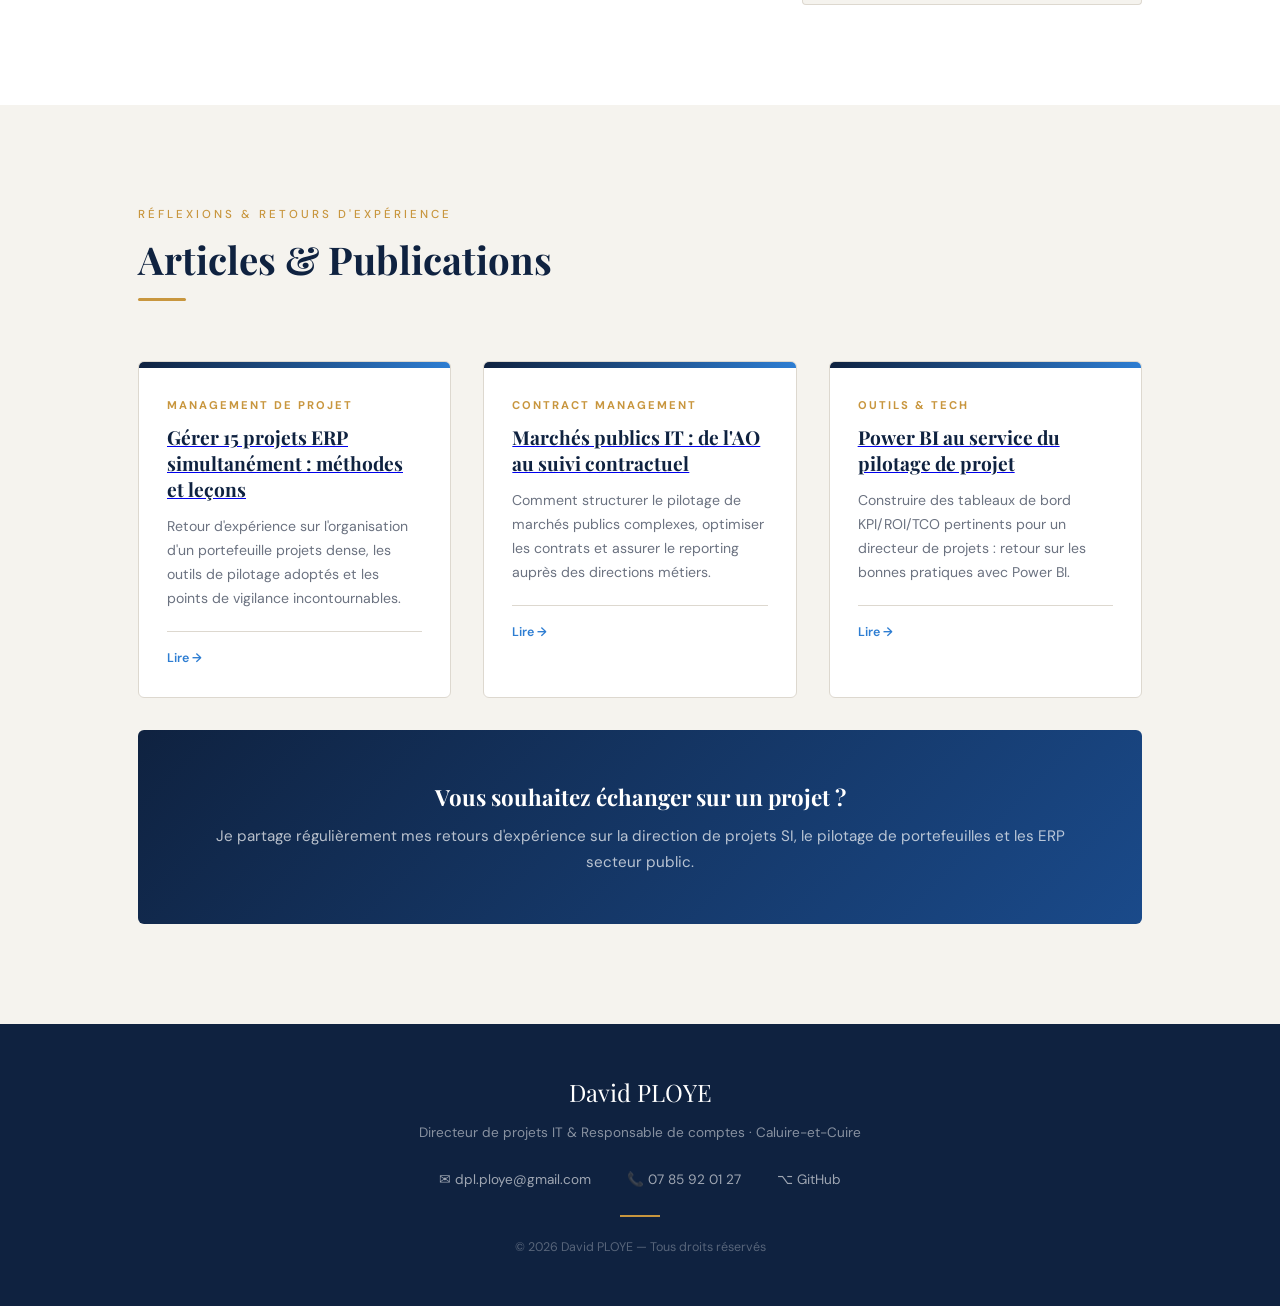
==== commit 31db6cf2: "V2026-06-25_15-11_Modif méthodo" ====
--- a/index.html
+++ b/index.html
@@ -166,10 +166,20 @@
                   <ul>
                   <li><p><strong>Objet : </strong>Contract manager Senior (Marchés publics)</p></li>
                   <ul>
-                    <li>Pilotage d’une 20aine de marchés de l’AO au cycle de vie complet (build et run)</li>
-                    <li>Reporting d’activité auprès du Département DIGIT</li>
-                    <li>Optimisation des marchés</li>
-                    </ul>
+                    <li>Objectifs : piloter 20 de marchés publics sur les phases de build et de run (cycle de vie complet d'un marché)</li>
+                    <li> Marchés : projets concernant l'acquisition de fournitures (informatique, télécom,électronique) ou de prestations (progiciel, conseil, MCO) destinés à l'équipement
+                         et au fonctionnement des centrales hydroélectrique et des CNPE (Centrale Nucléaire
+                         de Production d'Électricité).</li>
+                    <li>Animation des ateliers de spécification et rédaction des CCTP (cahiers des charges) ainsi que les autres pièces des marchés</li>
+                    <li>Rédaction des notes de cadrage et des mandats de projets</li>
+                    <li>Présentation en commission des mandats de projets pour validation</li>
+                    <li>Présentation à DIGIT et au CODIR des projets de marchés pour validation</li>
+                    <li>Reporting d'activité auprès de DIGIT et du CODIR</li>
+                    <li>Optimisation des marchés et mutualisation avec les autres filiales du groupe</li>
+                    <li>Coordination d'un ensemble de chefs et directeurs de projets d'EDF et ses filiales</li>
+                    <li>Évaluation des prestations et gestion du contentieux avec les fournisseurs</li>
+                    <li>Gestion budgétaires de marchés en phase de run / contrôle de gestion</li>                                
+                  </ul>
                     </div>
                 <div class="tl-tech">
                   <span>nombreux progiciels et interfaces</span><span>OS Windows et Windows Server</span><span>OS DEBIAN</span><span>Apache</span><span>NGINX</span><span>SQL Server</span><span>MYSQL</span><span>PSQL</span><span>LAMP/WAMP</span><span>Postman</span><span>Pheonix (Blueway)</span><span>Redmine</span><span>Jira</span><span>Teams</span><span>Planisware Orchestra</span><span>SAP</span><span>Easy Vista</span>
@@ -447,7 +457,7 @@
             <div class="skill-group-name">Méthodes</div>
             <div class="skill-pills">
               <span>AGILE</span><span>Cycle V</span><span>PRINCE2</span>
-              <span>PMBOK</span><span>CMMI</span><span>PMP</span><span>ITIL</span>
+              <span>CMMI</span><span>ITIL</span>
             </div>
           </div>
           <div class="skill-group">
